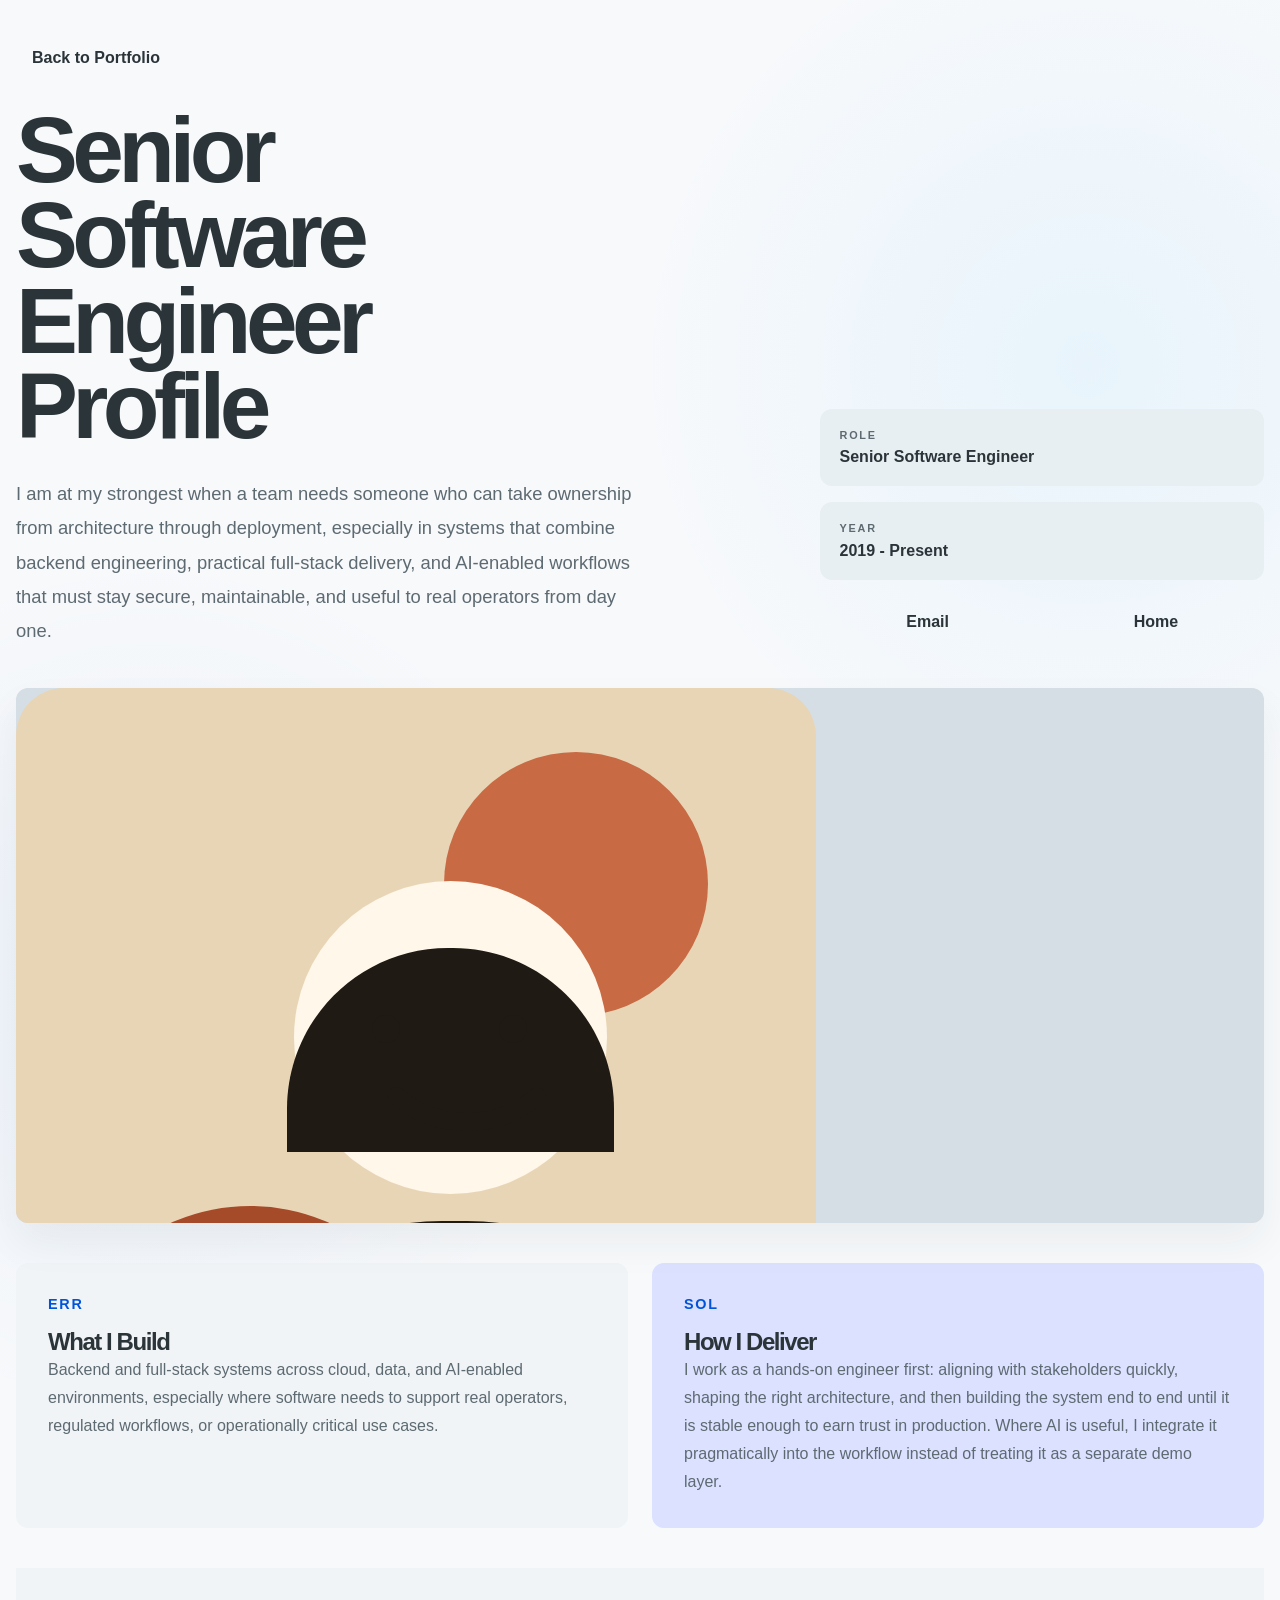
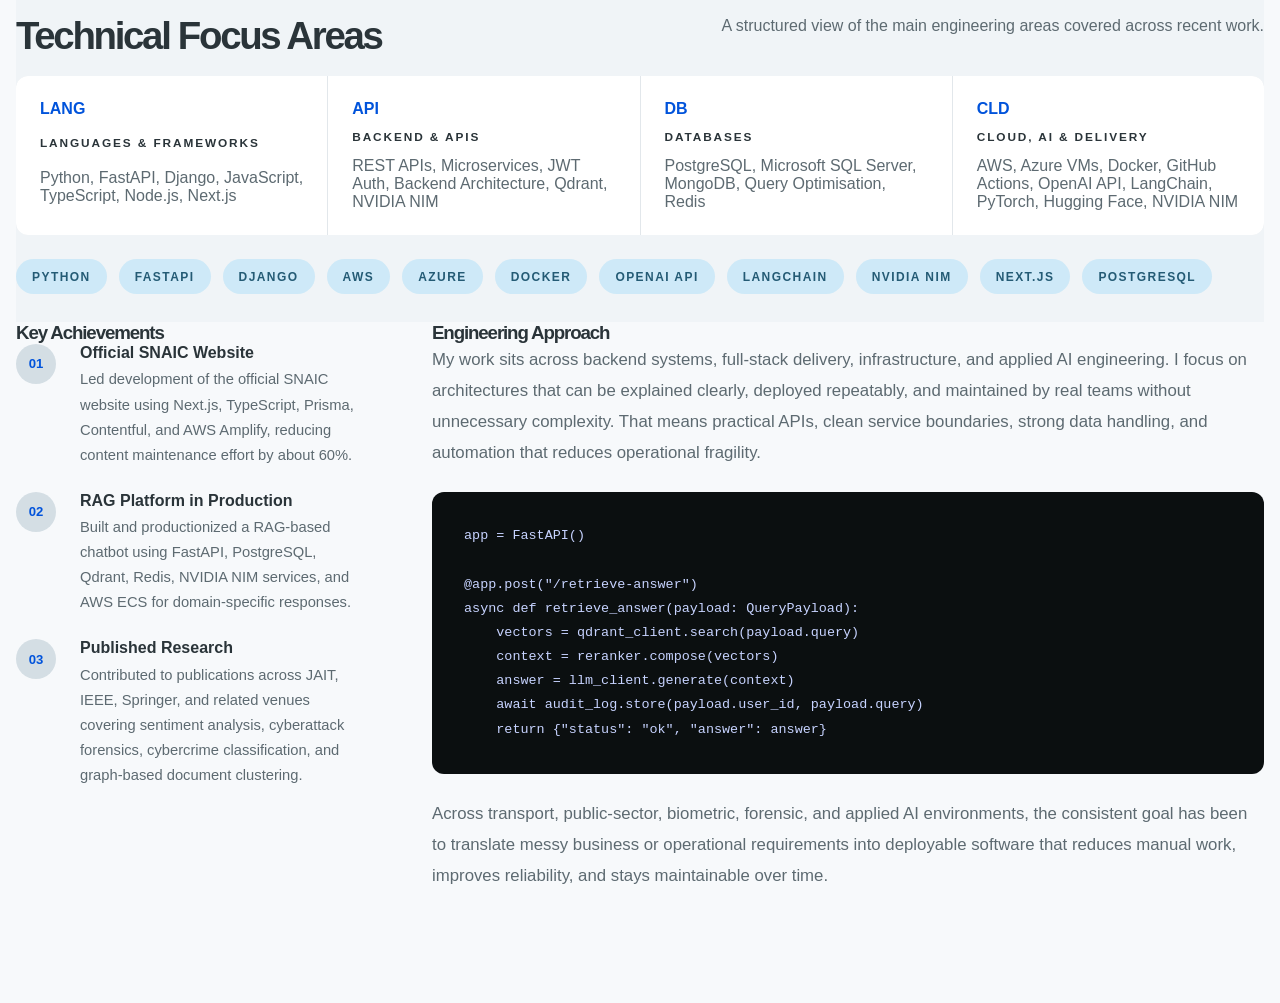
==== project.html @ a823dd59 ".." ====
<!DOCTYPE html>
<html lang="en">
<head>
  <meta charset="UTF-8">
  <meta name="viewport" content="width=device-width, initial-scale=1.0">
  <meta name="description" content="">
  <title></title>
  <link rel="stylesheet" href="./styles.css">
</head>
<body>
  <main id="project-app" aria-live="polite">
    <section class="loading-state">
      <p>Loading...</p>
    </section>
  </main>

  <template id="project-template">
    <div class="page-shell">
      <main class="project-main">
        <div class="project-back-row">
          <a class="button-secondary project-back-link" data-field="projectBackLink" href="./index.html#projects"></a>
        </div>
        <section class="case-hero">
          <div class="case-hero-grid">
            <div class="case-copy">
              <h1 class="case-title" data-field="detailTitle"></h1>
              <p class="case-summary" data-field="detailSummary"></p>
            </div>

            <aside class="case-meta">
              <div class="meta-card">
                <span class="meta-label" data-field="detailRoleLabel"></span>
                <p data-field="detailRole"></p>
              </div>
              <div class="meta-card">
                <span class="meta-label" data-field="detailYearLabel"></span>
                <p data-field="detailYear"></p>
              </div>
              <div class="meta-actions">
                <a class="button-primary" data-field="detailPrimary"></a>
                <a class="button-secondary" data-field="detailSecondary"></a>
              </div>
            </aside>
          </div>
        </section>

        <section class="hero-image-section">
          <div class="hero-image-frame">
            <img data-field="detailHeroImage" alt="">
          </div>
        </section>

        <section class="challenge-section">
          <div class="challenge-grid">
            <article class="challenge-card challenge-card-light">
              <span class="challenge-icon">ERR</span>
              <h2 data-field="challengeTitle"></h2>
              <p data-field="challengeText"></p>
            </article>

            <article class="challenge-card challenge-card-blue">
              <span class="challenge-icon">SOL</span>
              <h2 data-field="solutionTitle"></h2>
              <p data-field="solutionText"></p>
            </article>
          </div>
        </section>

        <section class="blueprint-section">
          <div class="blueprint-header">
            <div>
              <h2 class="section-title" data-field="blueprintTitle"></h2>
            </div>
            <p class="blueprint-summary" data-field="blueprintSummary"></p>
          </div>

          <div class="blueprint-grid" data-field="blueprintCards"></div>
          <div class="blueprint-tags" data-field="blueprintTags"></div>
        </section>

        <section class="deep-dive-section">
          <aside class="achievements-column">
            <h3 data-field="detailAchievementsLabel"></h3>
            <div class="achievement-list" data-field="achievements"></div>
          </aside>

          <article class="deep-dive-copy">
            <h3 data-field="architectureTitle"></h3>
            <p data-field="architectureIntro"></p>
            <div class="code-block">
              <pre><code data-field="architectureCode"></code></pre>
            </div>
            <p data-field="architectureOutro"></p>
          </article>
        </section>
      </main>

    </div>
  </template>

  <script type="module" src="./scripts/pages/project.js"></script>
</body>
</html>
---- styles.css ----
@font-face {
  font-family: "Inter";
  src:
    local("Inter"),
    url("./assets/fonts/Inter-VariableFont_opsz,wght.woff2") format("woff2");
  font-style: normal;
  font-weight: 100 900;
  font-display: swap;
}

@font-face {
  font-family: "Manrope";
  src:
    local("Manrope"),
    url("./assets/fonts/Manrope-VariableFont_wght.woff2") format("woff2");
  font-style: normal;
  font-weight: 200 800;
  font-display: swap;
}

@font-face {
  font-family: "Space Grotesk";
  src:
    local("Space Grotesk"),
    url("./assets/fonts/SpaceGrotesk-VariableFont_wght.woff2") format("woff2");
  font-style: normal;
  font-weight: 300 700;
  font-display: swap;
}

:root {
  --surface: #f7f9fb;
  --surface-dim: #edf2f5;
  --surface-container-low: #f0f4f7;
  --surface-container: #e8eff3;
  --surface-container-high: #dde6eb;
  --surface-container-highest: #d4dee4;
  --surface-container-lowest: #ffffff;
  --primary: #0053db;
  --primary-fixed-dim: #7ea6f2;
  --secondary-container: #dbe1ff;
  --on-secondary-container: #23415c;
  --tertiary-fixed: #34b5fa;
  --tertiary-container: rgba(52, 181, 250, 0.18);
  --on-tertiary-container: #245b75;
  --outline-variant: rgba(169, 180, 185, 0.15);
  --on-surface: #2a3439;
  --on-surface-variant: #5d6a71;
  --inverse-surface: #0b0f10;
  --on-primary: #ffffff;
  --max-width: 1280px;
  --shadow-ambient: 0 20px 40px rgba(42, 52, 57, 0.06);
  --nav-offset: 3.75rem;
}

* {
  box-sizing: border-box;
}

html {
  scroll-behavior: smooth;
  scroll-padding-top: var(--nav-offset);
}

body {
  margin: 0;
  min-height: 100vh;
  background:
    radial-gradient(circle at 85% 14%, rgba(52, 181, 250, 0.08), transparent 18%),
    radial-gradient(circle at 12% 38%, rgba(0, 83, 219, 0.05), transparent 22%),
    var(--surface);
  color: var(--on-surface);
  font-family: "Manrope", "Segoe UI", sans-serif;
  overflow-x: hidden;
}

body.home-page {
  scroll-snap-type: none;
}

a {
  color: inherit;
  text-decoration: none;
}

img {
  display: block;
  max-width: 100%;
}

#app {
  min-height: 100vh;
}

#top,
#projects,
#experience,
#contact {
  scroll-margin-top: calc(var(--nav-offset) - 0.2rem);
}

.page-shell {
  position: relative;
}

.loading-state,
.error-state {
  width: min(calc(100% - 2rem), 44rem);
  margin: 8rem auto;
  padding: 3rem;
  border-radius: 0.75rem;
  background: var(--surface-container-low);
  text-align: center;
}

.top-nav {
  position: fixed;
  inset: 0 0 auto;
  z-index: 40;
  background: transparent;
  backdrop-filter: none;
  box-shadow: none;
  pointer-events: none;
}

.top-nav-inner,
.hero-grid,
.feature-section,
.footer-inner {
  width: min(calc(100% - 2rem), var(--max-width));
  margin: 0 auto;
}

.top-nav-inner {
  display: flex;
  align-items: center;
  justify-content: flex-end;
  gap: 1rem;
  padding: 0.75rem 0;
  pointer-events: none;
}

.brand {
  font-family: "Inter", "Segoe UI", sans-serif;
  font-size: 1.25rem;
  font-weight: 700;
  letter-spacing: -0.03em;
  color: var(--on-surface);
}

.nav-links {
  display: flex;
  align-items: center;
  gap: 0.5rem;
  padding: 0.35rem 0.5rem;
  border-radius: 999px;
  background: rgba(247, 249, 251, 0.42);
  backdrop-filter: blur(18px) saturate(1.15);
  box-shadow: 0 10px 30px rgba(42, 52, 57, 0.05);
  pointer-events: auto;
}

.nav-link {
  padding: 0.55rem 0.85rem;
  border-radius: 999px;
  color: rgba(42, 52, 57, 0.8);
  font-family: "Space Grotesk", "Segoe UI", sans-serif;
  font-size: 0.74rem;
  font-weight: 700;
  letter-spacing: 0.14em;
  text-transform: uppercase;
  transition: color 160ms ease, background-color 160ms ease, backdrop-filter 160ms ease;
}

.nav-link:hover,
.nav-link:focus-visible,
.nav-link.active {
  color: var(--primary);
  background: rgba(255, 255, 255, 0.58);
}

.nav-cta {
  display: inline-flex;
  align-items: center;
  justify-content: center;
  padding: 0.95rem 1.45rem;
  border-radius: 0.375rem;
  background: linear-gradient(135deg, var(--primary) 0%, var(--tertiary-fixed) 100%);
  color: var(--on-primary);
  font-family: "Space Grotesk", "Segoe UI", sans-serif;
  font-size: 0.74rem;
  font-weight: 700;
  letter-spacing: 0.16em;
  text-transform: uppercase;
  transition: transform 160ms ease, filter 160ms ease;
}

.nav-cta:hover,
.nav-cta:focus-visible {
  transform: translateY(-1px);
  filter: brightness(1.02);
}

.hero-backdrop {
  position: absolute;
  inset: 0;
  opacity: 0.08;
  pointer-events: none;
}

.micro-grid {
  background-image: radial-gradient(circle, #a9b4b9 1px, transparent 1px);
  background-size: 32px 32px;
}

.ambient {
  position: absolute;
  border-radius: 999px;
  pointer-events: none;
  filter: blur(120px);
}

.ambient-left {
  top: 12rem;
  left: -10rem;
  width: 34rem;
  height: 34rem;
  background: rgba(219, 225, 255, 0.9);
}

.ambient-right {
  right: -7rem;
  bottom: 18rem;
  width: 26rem;
  height: 26rem;
  background: rgba(52, 181, 250, 0.14);
}

.hero-section {
  min-height: auto;
  padding-top: calc(var(--nav-offset) + 0.35rem);
  overflow: hidden;
  scroll-snap-align: none;
}

.hero-grid {
  display: grid;
  grid-template-columns: repeat(12, minmax(0, 1fr));
  gap: 1.5rem;
  align-items: center;
  padding-block: 1rem 0.75rem;
}

.hero-copy {
  grid-column: span 7;
  position: relative;
  z-index: 1;
}

.eyebrow-row {
  display: inline-flex;
  align-items: center;
  gap: 0.9rem;
  margin-bottom: 1.25rem;
}

.eyebrow-line {
  width: 3rem;
  height: 1px;
  background: rgba(0, 83, 219, 0.24);
}

.eyebrow,
.hero-stat-label,
.feature-kicker,
.section-kicker,
.quote-label,
.footer-version,
.marquee-item {
  font-family: "Space Grotesk", "Segoe UI", sans-serif;
  text-transform: uppercase;
}

.eyebrow {
  margin: 0;
  color: var(--primary);
  font-size: 0.72rem;
  font-weight: 700;
  letter-spacing: 0.18em;
}

.hero-title {
  max-width: 11ch;
  margin: 0;
  color: var(--on-surface);
  font-family: "Inter", "Segoe UI", sans-serif;
  font-size: clamp(2.5rem, 5.6vw, 4.1rem);
  line-height: 0.96;
  letter-spacing: -0.06em;
  font-weight: 700;
  text-wrap: balance;
}

.hero-title-strong {
  display: inline;
  color: var(--primary);
}

.hero-body {
  max-width: 38rem;
  margin-top: 1rem;
  margin-left: 0;
}

.hero-summary {
  margin: 0;
  color: var(--on-surface-variant);
  font-size: 1.04rem;
  line-height: 1.72;
}

.hero-stats {
  display: flex;
  align-items: stretch;
  gap: 1.2rem;
  margin-top: 1rem;
}

.hero-stat {
  display: flex;
  flex-direction: column;
  gap: 0.4rem;
}

.hero-stat-label {
  color: var(--on-surface-variant);
  font-size: 0.62rem;
  letter-spacing: 0.16em;
}

.hero-stat-value {
  color: var(--on-surface);
  font-family: "Inter", "Segoe UI", sans-serif;
  font-size: 1.5rem;
  font-weight: 700;
  letter-spacing: -0.05em;
}

.hero-stat-unit {
  color: var(--primary);
  font-size: 0.88rem;
}

.hero-stat-divider {
  width: 1px;
  background: rgba(169, 180, 185, 0.2);
}

.hero-actions {
  display: flex;
  flex-wrap: wrap;
  align-items: center;
  gap: 1rem;
  margin-top: 1rem;
}

.text-link {
  display: inline-flex;
  align-items: center;
  gap: 0.7rem;
  min-height: 2.5rem;
  padding: 0 0.8rem;
  border-radius: 0.375rem;
  background: var(--secondary-container);
  color: var(--on-secondary-container);
  font-family: "Space Grotesk", "Segoe UI", sans-serif;
  font-size: 0.68rem;
  font-weight: 700;
  letter-spacing: 0.14em;
  text-transform: uppercase;
  transition: transform 160ms ease, background-color 160ms ease;
}

.text-link::after {
  content: "->";
}

.text-link:hover,
.text-link:focus-visible {
  transform: translateY(-1px);
}

.text-link.muted {
  background: transparent;
  color: var(--primary);
}

.text-link.muted:hover,
.text-link.muted:focus-visible {
  background: var(--surface-container-high);
}

.hero-visual {
  grid-column: span 5;
  position: relative;
}

.hero-image-frame {
  position: relative;
  aspect-ratio: 4 / 4.05;
  overflow: hidden;
  border-radius: 0.75rem;
  background: var(--surface-container-lowest);
  box-shadow: var(--shadow-ambient);
}

.hero-image {
  width: 100%;
  height: 100%;
  object-fit: cover;
  filter: saturate(0.82) contrast(1.03);
}

.hero-image-wash {
  position: absolute;
  inset: 0;
  background: linear-gradient(180deg, rgba(42, 52, 57, 0.04), rgba(0, 83, 219, 0.08));
  mix-blend-mode: multiply;
}

.status-card,
.quote-card,
.badge {
  box-shadow: var(--shadow-ambient);
}

.status-card {
  position: absolute;
  top: 1rem;
  left: 1rem;
  min-width: 10rem;
  padding: 0.8rem;
  border-radius: 0.375rem;
  background: rgba(255, 255, 255, 0.84);
  backdrop-filter: blur(20px);
}

.status-head {
  display: flex;
  align-items: center;
  justify-content: space-between;
  gap: 1rem;
  color: var(--on-surface-variant);
  font-family: "Space Grotesk", "Segoe UI", sans-serif;
  font-size: 0.6rem;
  letter-spacing: 0.14em;
  text-transform: uppercase;
}

.status-dot {
  width: 0.55rem;
  height: 0.55rem;
  border-radius: 999px;
  background: var(--tertiary-fixed);
}

.status-bar {
  height: 0.35rem;
  margin-top: 0.9rem;
  overflow: hidden;
  border-radius: 999px;
  background: var(--surface-container-high);
}

.status-fill {
  display: block;
  width: 80%;
  height: 100%;
  background: linear-gradient(135deg, var(--primary) 0%, var(--tertiary-fixed) 100%);
}

.quote-card {
  position: absolute;
  right: 1rem;
  bottom: 1rem;
  max-width: 13rem;
  padding: 1rem;
  border-radius: 0.75rem;
  background: linear-gradient(135deg, var(--primary) 0%, var(--tertiary-fixed) 100%);
  color: var(--on-primary);
}

.quote-label {
  display: block;
  font-size: 0.55rem;
  letter-spacing: 0.16em;
  opacity: 0.72;
}

.quote-card p {
  margin: 0.45rem 0 0;
  font-family: "Inter", "Segoe UI", sans-serif;
  font-size: 0.9rem;
  line-height: 1.45;
  font-weight: 600;
}

.schematic {
  position: absolute;
  inset: 0;
  width: 100%;
  height: 100%;
  opacity: 0.28;
  fill: var(--tertiary-fixed);
  stroke: var(--tertiary-fixed);
  stroke-width: 0.5;
  stroke-dasharray: 4 4;
  pointer-events: none;
}

.badge {
  position: absolute;
  left: -1.75rem;
  bottom: -1rem;
  display: flex;
  align-items: center;
  justify-content: center;
  width: 6rem;
  height: 6rem;
  padding: 0.75rem;
  border-radius: 999px;
  background: var(--surface-container-lowest);
  color: var(--on-surface);
  font-family: "Space Grotesk", "Segoe UI", sans-serif;
  font-size: 0.58rem;
  font-weight: 700;
  letter-spacing: 0.04em;
  line-height: 1.35;
  text-align: center;
  text-transform: uppercase;
}

.projects-section,
.cta-section {
  width: min(calc(100% - 2rem), var(--max-width));
  margin: 0 auto;
}

.projects-section {
  min-height: auto;
  padding-block: 1.5rem 1.25rem;
  display: flex;
  flex-direction: column;
  justify-content: center;
  scroll-snap-align: none;
  position: relative;
  background: transparent;
}

.projects-header {
  display: flex;
  align-items: end;
  justify-content: space-between;
  gap: 2rem;
  margin-bottom: 1.25rem;
}

.projects-header-copy {
  max-width: 42rem;
}

.section-kicker {
  display: block;
  margin-bottom: 1rem;
  color: var(--primary);
  font-size: 0.72rem;
  font-weight: 700;
  letter-spacing: 0.18em;
}

.projects-title,
.cta-title {
  margin: 0;
  color: var(--on-surface);
  font-family: "Inter", "Segoe UI", sans-serif;
  font-size: clamp(2.5rem, 5vw, 4.2rem);
  line-height: 0.92;
  letter-spacing: -0.06em;
  font-weight: 900;
}

.projects-title-muted {
  color: var(--on-surface);
}

.projects-summary,
.cta-summary {
  max-width: 34rem;
  margin: 1rem 0 0;
  color: var(--on-surface-variant);
  font-size: 0.98rem;
  line-height: 1.7;
}

.project-filters {
  display: flex;
  flex-wrap: wrap;
  gap: 0.75rem;
  justify-content: flex-end;
}

.filter-chip {
  min-height: 2.75rem;
  padding: 0 1.25rem;
  border: 0;
  border-radius: 999px;
  background: var(--surface-container);
  color: var(--on-secondary-container);
  font-family: "Space Grotesk", "Segoe UI", sans-serif;
  font-size: 0.8rem;
  font-weight: 700;
  cursor: pointer;
  transition: transform 150ms ease, background-color 150ms ease;
}

.filter-chip.active {
  background: var(--primary);
  color: var(--on-primary);
}

.filter-chip:hover,
.filter-chip:focus-visible {
  transform: scale(0.97);
  background: var(--surface-container-high);
}

.filter-chip.active:hover,
.filter-chip.active:focus-visible {
  background: var(--primary-fixed-dim);
}

.projects-grid {
  display: grid;
  grid-template-columns: repeat(12, minmax(0, 1fr));
  gap: 1.2rem;
}

.project-card {
  overflow: hidden;
  border-radius: 0.75rem;
}

.project-card-featured {
  grid-column: span 8;
  background: var(--surface-container-lowest);
}

.project-card-stack {
  grid-column: span 4;
  display: flex;
  flex-direction: column;
  background: var(--surface-container-low);
}

.project-card-code {
  grid-column: span 5;
  background: var(--surface-container-lowest);
}

.project-card-tile {
  grid-column: span 7;
  padding: 0.25rem;
  background: var(--surface-container);
}

.project-media {
  overflow: hidden;
}

.project-media-wide {
  aspect-ratio: 16 / 9;
}

.project-media img {
  width: 100%;
  height: 100%;
  object-fit: cover;
  transition: transform 700ms ease;
}

.project-card:hover .project-media img {
  transform: scale(1.05);
}

.project-body,
.project-shell {
  display: flex;
  flex-direction: column;
  gap: 1rem;
  padding: 1.35rem;
}

.project-body-stack {
  flex: 1;
}

.project-media-nested {
  margin-top: auto;
  border-radius: 0.5rem;
  overflow: hidden;
  box-shadow: 0 8px 22px rgba(42, 52, 57, 0.06);
  max-height: 11rem;
}

.project-tags {
  display: flex;
  flex-wrap: wrap;
  gap: 0.5rem;
}

.project-tag {
  display: inline-flex;
  align-items: center;
  padding: 0.45rem 0.8rem;
  border-radius: 999px;
  background: var(--tertiary-container);
  color: var(--on-tertiary-container);
  font-family: "Space Grotesk", "Segoe UI", sans-serif;
  font-size: 0.62rem;
  font-weight: 700;
  letter-spacing: 0.12em;
  text-transform: uppercase;
}

.project-card h3 {
  margin: 0;
  color: var(--on-surface);
  font-family: "Inter", "Segoe UI", sans-serif;
  font-size: clamp(1.35rem, 2.4vw, 2rem);
  line-height: 1.04;
  letter-spacing: -0.04em;
  font-weight: 700;
}

.project-card p {
  margin: 0;
  color: var(--on-surface-variant);
  font-size: 0.94rem;
  line-height: 1.65;
}

.project-link {
  display: inline-flex;
  align-items: center;
  gap: 0.6rem;
  margin-top: 0.4rem;
  color: var(--primary);
  font-family: "Space Grotesk", "Segoe UI", sans-serif;
  font-size: 0.72rem;
  font-weight: 700;
}

.project-link::after {
  content: "->";
}

.project-code {
  display: flex;
  align-items: center;
  justify-content: center;
  aspect-ratio: 16 / 7.6;
  padding: 1.35rem;
  background: var(--inverse-surface);
}

.project-code pre {
  width: 100%;
  margin: 0;
  overflow: auto;
  color: var(--tertiary-fixed);
  font-family: "Space Grotesk", Consolas, monospace;
  font-size: 0.72rem;
  line-height: 1.55;
  opacity: 0.68;
}

.project-shell {
  min-height: 100%;
  border-radius: 0.5rem;
  background: var(--surface);
  transition: background-color 180ms ease;
}

.project-card-clickable {
  display: block;
}

.project-card-tile:hover .project-shell {
  background: var(--surface-container-lowest);
}

.project-shell-head {
  display: flex;
  align-items: start;
  justify-content: space-between;
  gap: 1rem;
}

.project-shell-icon {
  color: #a9b4b9;
  font-size: 1.2rem;
  transition: color 160ms ease;
}

.project-card-tile:hover .project-shell-icon {
  color: var(--primary);
}

.project-progress {
  display: grid;
  grid-template-columns: repeat(4, minmax(0, 1fr));
  gap: 0.75rem;
  margin-top: 1.5rem;
}

.project-progress span {
  height: 0.25rem;
  border-radius: 999px;
  background: var(--outline-variant);
}

.project-progress-active {
  background: var(--primary) !important;
}

.cta-section {
  min-height: auto;
  padding-block: 1rem 1.25rem;
  display: flex;
  align-items: center;
  scroll-snap-align: none;
}

.cta-panel {
  position: relative;
  overflow: hidden;
  display: grid;
  gap: 2rem;
  justify-items: center;
  padding: 2.75rem min(5vw, 4rem);
  border-radius: 0.75rem;
  background: rgba(219, 225, 255, 0.48);
  text-align: center;
}

.cta-panel::before,
.cta-panel::after {
  content: "";
  position: absolute;
  border-radius: 999px;
  filter: blur(48px);
}

.cta-panel::before {
  top: -5rem;
  left: -5rem;
  width: 16rem;
  height: 16rem;
  background: rgba(52, 181, 250, 0.12);
}

.cta-panel::after {
  right: -7rem;
  bottom: -7rem;
  width: 22rem;
  height: 22rem;
  background: rgba(0, 83, 219, 0.08);
}

.cta-copy,
.cta-actions {
  position: relative;
  z-index: 1;
}

.cta-summary {
  margin-inline: auto;
}

.cta-actions {
  display: flex;
  flex-wrap: wrap;
  justify-content: center;
  gap: 1rem;
}

.cta-button {
  display: inline-flex;
  align-items: center;
  justify-content: center;
  min-height: 3.4rem;
  padding: 0 1.8rem;
  border-radius: 0.375rem;
  font-family: "Space Grotesk", "Segoe UI", sans-serif;
  font-size: 0.8rem;
  font-weight: 700;
  letter-spacing: 0.12em;
  text-transform: uppercase;
  transition: transform 160ms ease, background-color 160ms ease;
}

.cta-button:hover,
.cta-button:focus-visible {
  transform: translateY(-1px);
}

.cta-button-primary {
  background: var(--primary);
  color: var(--on-primary);
}

.cta-button-primary:hover,
.cta-button-primary:focus-visible {
  background: #0048c1;
}

.cta-button-secondary {
  background: var(--surface-container-lowest);
  color: var(--on-surface);
  box-shadow: inset 0 0 0 1px rgba(169, 180, 185, 0.1);
}

.cta-button-secondary:hover,
.cta-button-secondary:focus-visible {
  background: var(--surface-container);
}

.detail-section,
.timeline-page-section,
.contact-page-section {
  width: min(calc(100% - 2rem), var(--max-width));
  margin: 0 auto;
  padding-block: 1.75rem;
}

.detail-hero {
  margin-bottom: 1.5rem;
}

.detail-hero-grid {
  display: grid;
  grid-template-columns: minmax(0, 1.7fr) minmax(18rem, 1fr);
  gap: 3rem;
  align-items: end;
}

.detail-title,
.timeline-title,
.contact-title {
  margin: 0;
  font-family: "Inter", "Segoe UI", sans-serif;
  font-weight: 900;
  letter-spacing: -0.06em;
}

.detail-title {
  max-width: 10ch;
  font-size: clamp(2.6rem, 5vw, 4.6rem);
  line-height: 0.94;
}

.detail-summary,
.timeline-summary,
.contact-summary,
.blueprint-summary,
.timeline-card,
.timeline-cta-copy p,
.challenge-card p,
.response-card p {
  color: var(--on-surface-variant);
  line-height: 1.75;
}

.detail-summary {
  max-width: 40rem;
  margin: 1rem 0 0;
  font-size: 1rem;
}

.detail-meta {
  display: grid;
  gap: 1rem;
}

.meta-card {
  padding: 1.25rem;
  border-radius: 0.75rem;
  background: var(--surface-container);
}

.meta-label {
  display: block;
  margin-bottom: 0.45rem;
  color: var(--on-surface-variant);
  font-family: "Space Grotesk", "Segoe UI", sans-serif;
  font-size: 0.68rem;
  font-weight: 700;
  letter-spacing: 0.16em;
  text-transform: uppercase;
}

.meta-card p {
  margin: 0;
  font-weight: 700;
}

.meta-actions {
  display: grid;
  grid-template-columns: repeat(2, minmax(0, 1fr));
  gap: 0.75rem;
}

.button-primary,
.button-secondary {
  display: inline-flex;
  align-items: center;
  justify-content: center;
  min-height: 3.25rem;
  padding: 0 1rem;
  border-radius: 0.375rem;
  font-weight: 700;
  text-align: center;
}

.detail-image-frame {
  aspect-ratio: 21 / 9;
  overflow: hidden;
  margin-bottom: 1.25rem;
  border-radius: 0.75rem;
  background: var(--surface-container-highest);
}

.detail-image-frame img {
  width: 100%;
  height: 100%;
  object-fit: cover;
}

.challenge-grid {
  display: grid;
  grid-template-columns: repeat(2, minmax(0, 1fr));
  gap: 1.5rem;
  margin-bottom: 1.25rem;
}

.challenge-card {
  padding: 2rem;
  border-radius: 0.75rem;
}

.challenge-card-light {
  background: var(--surface-container-low);
}

.challenge-card-blue {
  background: var(--secondary-container);
}

.challenge-icon {
  display: inline-flex;
  margin-bottom: 1rem;
  color: var(--primary);
  font-family: "Space Grotesk", "Segoe UI", sans-serif;
  font-size: 0.9rem;
  font-weight: 700;
  letter-spacing: 0.12em;
}

.challenge-card h3,
.section-title,
.timeline-cta-copy h3,
.channel-section h3 {
  margin: 0 0 0.9rem;
  font-family: "Inter", "Segoe UI", sans-serif;
  font-size: clamp(1.8rem, 3vw, 2.5rem);
  line-height: 1.02;
  letter-spacing: -0.05em;
}

.challenge-card p {
  margin: 0;
  font-size: 1rem;
}

.blueprint-section {
  padding: 1.75rem 0;
  background: var(--surface-container-low);
}

.blueprint-header {
  display: flex;
  align-items: end;
  justify-content: space-between;
  gap: 2rem;
  margin-bottom: 1.25rem;
}

.blueprint-grid {
  display: grid;
  grid-template-columns: repeat(4, minmax(0, 1fr));
  gap: 1px;
  overflow: hidden;
  border-radius: 0.75rem;
  background: rgba(169, 180, 185, 0.2);
}

.blueprint-card {
  display: grid;
  gap: 0.8rem;
  padding: 1.5rem;
  background: var(--surface-container-lowest);
}

.blueprint-icon {
  color: var(--primary);
  font-family: "Space Grotesk", "Segoe UI", sans-serif;
  font-size: 1rem;
  font-weight: 700;
}

.blueprint-label {
  color: var(--on-surface);
  font-family: "Space Grotesk", "Segoe UI", sans-serif;
  font-size: 0.74rem;
  font-weight: 700;
  letter-spacing: 0.16em;
  text-transform: uppercase;
}

.blueprint-card p {
  margin: 0;
  color: var(--on-surface-variant);
}

.blueprint-tags {
  display: flex;
  flex-wrap: wrap;
  gap: 0.75rem;
  margin-top: 1.5rem;
}

.blueprint-tag {
  display: inline-flex;
  align-items: center;
  padding: 0.65rem 1rem;
  border-radius: 999px;
  background: var(--tertiary-container);
  color: var(--on-tertiary-container);
  font-family: "Space Grotesk", "Segoe UI", sans-serif;
  font-size: 0.75rem;
  font-weight: 700;
  letter-spacing: 0.12em;
  text-transform: uppercase;
}

.timeline-title {
  font-size: clamp(2.8rem, 6vw, 4.8rem);
  line-height: 0.94;
}

.timeline-title-muted {
  color: var(--on-surface);
}

.timeline-hero {
  margin-bottom: 1.5rem;
}

.timeline-hero-grid {
  display: grid;
  grid-template-columns: repeat(12, minmax(0, 1fr));
  gap: 0;
  align-items: start;
}

.timeline-hero-copy {
  grid-column: span 8;
}

.timeline-summary-shell {
  grid-column: span 8;
  max-width: 42rem;
  margin-top: 1rem;
}

.timeline-summary {
  max-width: 34rem;
  margin: 0;
  font-size: 0.98rem;
  line-height: 1.7;
}

.timeline-section {
  position: relative;
}

.timeline-line {
  position: absolute;
  top: 0;
  bottom: 0;
  left: 50%;
  width: 2px;
  background: rgba(217, 228, 234, 0.7);
  transform: translateX(-50%);
}

.timeline-list {
  display: grid;
  gap: 1.75rem;
}

.timeline-entry {
  position: relative;
  display: grid;
  grid-template-columns: repeat(2, minmax(0, 1fr));
  gap: 4rem;
  align-items: start;
}

.timeline-entry-reverse .timeline-heading {
  order: 2;
  text-align: left;
}

.timeline-entry-reverse .timeline-card {
  order: 1;
}

.timeline-heading {
  text-align: right;
}

.timeline-period,
.timeline-tag {
  font-family: "Space Grotesk", "Segoe UI", sans-serif;
  text-transform: uppercase;
}

.timeline-period {
  display: inline-flex;
  align-items: center;
  padding: 0.5rem 0.8rem;
  border-radius: 999px;
  font-size: 0.74rem;
  font-weight: 700;
  letter-spacing: 0.12em;
}

.timeline-period-primary {
  color: var(--primary);
  background: rgba(219, 225, 255, 0.65);
}

.timeline-period-secondary {
  color: var(--on-secondary-container);
  background: rgba(211, 228, 254, 0.55);
}

.timeline-period-tertiary {
  color: #006592;
  background: rgba(52, 181, 250, 0.14);
}

.timeline-heading h3 {
  margin: 1rem 0 0.35rem;
  font-family: "Inter", "Segoe UI", sans-serif;
  font-size: 1.8rem;
  line-height: 1.02;
  letter-spacing: -0.04em;
}

.timeline-company {
  margin: 0;
  color: var(--on-surface-variant);
  font-family: "Space Grotesk", "Segoe UI", sans-serif;
}

.timeline-card {
  padding: 1.5rem;
  border-radius: 0.75rem;
  background: var(--surface-container-lowest);
  box-shadow: 0 8px 24px rgba(42, 52, 57, 0.04);
}

.timeline-entry-summary {
  margin: 0;
  color: var(--on-surface-variant);
  line-height: 1.75;
}

.timeline-points {
  display: grid;
  gap: 1rem;
  margin: 0;
  padding: 0;
  list-style: none;
}

.timeline-points li {
  display: grid;
  grid-template-columns: auto 1fr;
  gap: 1rem;
}

.point-mark {
  color: var(--primary);
  font-family: "Space Grotesk", "Segoe UI", sans-serif;
  font-size: 0.74rem;
  font-weight: 700;
}

.timeline-tags {
  display: flex;
  flex-wrap: wrap;
  gap: 0.5rem;
  margin-top: 1.25rem;
}

.timeline-tags-end {
  justify-content: flex-end;
}

.timeline-tag {
  display: inline-flex;
  align-items: center;
  padding: 0.45rem 0.7rem;
  border-radius: 0.375rem;
  background: var(--surface-container);
  color: var(--on-secondary-container);
  font-size: 0.62rem;
  font-weight: 700;
  letter-spacing: 0.12em;
}

.timeline-node {
  position: absolute;
  top: 0.25rem;
  left: 50%;
  width: 1rem;
  height: 1rem;
  border-radius: 999px;
  border: 4px solid var(--surface);
  transform: translateX(-50%);
}

.timeline-node-primary { background: var(--primary); }
.timeline-node-secondary { background: #506076; }
.timeline-node-tertiary { background: var(--tertiary-fixed); }

.timeline-cta {
  margin-top: 0.85rem;
}

.timeline-cta-panel {
  position: relative;
  overflow: hidden;
  padding: 3rem 2rem;
  border-radius: 1rem 1rem 0 0;
  background: var(--inverse-surface);
  text-align: center;
}

.timeline-cta-panel::before {
  content: "";
  position: absolute;
  inset: 0;
  opacity: 0.12;
  background: radial-gradient(circle at center, var(--primary) 0%, transparent 55%);
  pointer-events: none;
}

.timeline-cta-copy,
.timeline-cta-actions,
.timeline-contact-links {
  position: relative;
  z-index: 1;
}

.timeline-cta-copy {
  max-width: 42rem;
  margin: 0 auto;
}

.timeline-cta-copy h3 {
  color: #ffffff;
}

.timeline-cta-copy p {
  margin: 0;
  color: rgba(169, 180, 185, 0.95);
}

.timeline-cta-actions {
  display: flex;
  flex-wrap: wrap;
  justify-content: center;
  gap: 1rem;
  margin-top: 1.75rem;
}

.timeline-contact-links {
  display: flex;
  flex-wrap: wrap;
  justify-content: center;
  align-items: center;
  gap: 0.8rem;
  margin-top: 1.35rem;
}

.timeline-contact-button,
.timeline-contact-icon-link {
  display: inline-flex;
  align-items: center;
  justify-content: center;
  gap: 0.75rem;
  color: #ffffff;
}

.timeline-contact-button {
  min-height: 3rem;
  padding: 0 1rem 0 0.82rem;
  border-radius: 999px;
  background: rgba(255, 255, 255, 0.08);
  box-shadow: inset 0 0 0 1px rgba(255, 255, 255, 0.1);
  font-family: "Space Grotesk", "Segoe UI", sans-serif;
  font-size: 0.72rem;
  font-weight: 700;
  letter-spacing: 0.12em;
  text-transform: uppercase;
}

.timeline-contact-icon-link {
  width: 3rem;
  height: 3rem;
  border-radius: 999px;
  background: rgba(255, 255, 255, 0.06);
  color: #ffffff;
  box-shadow: inset 0 0 0 1px rgba(255, 255, 255, 0.08);
}

.timeline-contact-button:hover,
.timeline-contact-button:focus-visible,
.timeline-contact-icon-link:hover,
.timeline-contact-icon-link:focus-visible {
  background: rgba(255, 255, 255, 0.1);
}

.timeline-contact-icon {
  display: inline-flex;
  align-items: center;
  justify-content: center;
  width: 2.35rem;
  height: 2.35rem;
  border-radius: 999px;
  background: rgba(255, 255, 255, 0.12);
  font-family: "Space Grotesk", "Segoe UI", sans-serif;
  font-size: 0.82rem;
  font-weight: 700;
  letter-spacing: 0.03em;
}

.timeline-contact-icon svg {
  width: 1rem;
  height: 1rem;
}

.contact-page-section {
  min-height: auto;
  display: grid;
  align-content: start;
}

.contact-hero {
  margin-bottom: 1.25rem;
}

.availability-pill,
.channel-label,
.response-card h3,
.field label {
  font-family: "Space Grotesk", "Segoe UI", sans-serif;
  text-transform: uppercase;
}

.availability-pill {
  display: inline-flex;
  align-items: center;
  gap: 0.6rem;
  padding: 0.6rem 0.9rem;
  border-radius: 999px;
  background: var(--tertiary-container);
  color: #006592;
  font-size: 0.74rem;
  font-weight: 700;
  letter-spacing: 0.14em;
}

.availability-dot {
  width: 0.55rem;
  height: 0.55rem;
  border-radius: 999px;
  background: #006592;
}

.contact-title {
  max-width: 11ch;
  margin-top: 1rem;
  font-size: clamp(2.8rem, 6vw, 4.8rem);
  line-height: 0.92;
}

.contact-title-accent {
  color: var(--primary);
  font-style: italic;
}

.contact-summary {
  max-width: 42rem;
  margin-top: 1rem;
  font-size: 1rem;
}

.contact-layout {
  display: grid;
  grid-template-columns: minmax(0, 1.35fr) minmax(18rem, 1fr);
  gap: 2rem;
}

.contact-form-card {
  padding: 2rem;
  border-radius: 0.75rem;
  background: var(--surface-container-lowest);
  box-shadow: 0 10px 28px rgba(42, 52, 57, 0.04);
}

.contact-form {
  display: grid;
  gap: 1.5rem;
}

.form-grid {
  display: grid;
  grid-template-columns: repeat(2, minmax(0, 1fr));
  gap: 1.5rem;
}

.field {
  display: grid;
  gap: 0.65rem;
}

.field label {
  color: var(--on-surface-variant);
  font-size: 0.72rem;
  font-weight: 700;
  letter-spacing: 0.14em;
}

.field input,
.field textarea {
  width: 100%;
  border: 0;
  border-radius: 0.375rem;
  background: var(--surface);
  color: var(--on-surface);
  font: inherit;
  padding: 0.9rem;
}

.field input:focus,
.field textarea:focus {
  outline: 2px solid rgba(0, 83, 219, 0.18);
}

.submit-button {
  width: fit-content;
  display: inline-flex;
  align-items: center;
  justify-content: center;
  gap: 0.7rem;
  min-height: 3.5rem;
  padding: 0 1.6rem;
  border: 0;
  border-radius: 0.375rem;
  background: var(--primary);
  color: #ffffff;
  font-weight: 700;
  cursor: pointer;
}

.submit-arrow {
  transition: transform 160ms ease;
}

.submit-button:hover .submit-arrow,
.submit-button:focus-visible .submit-arrow {
  transform: translateX(0.2rem);
}

.contact-sidebar {
  display: grid;
  gap: 1.5rem;
}

.contact-compact .contact-title {
  max-width: none;
}

.contact-compact .contact-summary {
  max-width: 34rem;
}

.contact-compact .contact-layout {
  grid-template-columns: 1fr;
}

.contact-compact .contact-sidebar {
  max-width: 32rem;
}

.channel-section h3 {
  color: var(--primary);
}

.channel-list {
  display: grid;
  gap: 1rem;
}

.channel-link {
  display: grid;
  grid-template-columns: 3rem minmax(0, 1fr);
  gap: 1rem;
  align-items: center;
}

.channel-icon {
  display: inline-flex;
  align-items: center;
  justify-content: center;
  width: 3rem;
  height: 3rem;
  border-radius: 0.5rem;
  background: var(--surface-container);
  color: var(--on-surface-variant);
  font-family: "Space Grotesk", "Segoe UI", sans-serif;
  font-size: 0.78rem;
  font-weight: 700;
}

.channel-link:hover .channel-icon,
.channel-link:focus-visible .channel-icon {
  background: var(--secondary-container);
}

.channel-copy {
  display: grid;
  gap: 0.2rem;
}

.channel-label {
  color: var(--on-surface-variant);
  font-size: 0.62rem;
  font-weight: 700;
  letter-spacing: 0.14em;
}

.channel-value {
  font-weight: 700;
}

.channel-link:hover .channel-value,
.channel-link:focus-visible .channel-value {
  color: var(--primary);
}

.ghost-divider {
  width: 6rem;
  height: 1px;
  background: var(--outline-variant);
}

.response-card {
  padding: 1.2rem;
  border-radius: 0.75rem;
  background: var(--surface-container-low);
}

.response-card h3 {
  margin: 0 0 1rem;
  color: var(--on-surface-variant);
  font-size: 0.74rem;
  font-weight: 700;
  letter-spacing: 0.16em;
}

.response-time {
  display: flex;
  align-items: end;
  gap: 0.3rem;
  margin-bottom: 0.65rem;
}

.response-time strong {
  font-family: "Inter", "Segoe UI", sans-serif;
  font-size: 2rem;
  line-height: 1;
}

.response-time span {
  color: var(--on-surface-variant);
  font-family: "Space Grotesk", "Segoe UI", sans-serif;
  font-size: 0.9rem;
}

.response-card p {
  margin: 0;
}

.map-card {
  overflow: hidden;
  height: 10rem;
  border-radius: 0.75rem;
  background: var(--surface-container);
  filter: grayscale(1) contrast(1.15);
  opacity: 0.78;
}

.map-card img {
  width: 100%;
  height: 100%;
  object-fit: cover;
}

.footer-inner {
  display: flex;
  align-items: center;
  justify-content: space-between;
  gap: 1rem;
  padding: 1.25rem 0;
}

.footer-version {
  margin: 0;
  color: var(--on-surface-variant);
  font-size: 0.62rem;
  letter-spacing: 0.18em;
}

.footer-links {
  display: flex;
  flex-wrap: wrap;
  gap: 2rem;
}

.footer-link {
  color: var(--on-surface-variant);
  font-family: "Space Grotesk", "Segoe UI", sans-serif;
  font-size: 0.62rem;
  letter-spacing: 0.18em;
  text-transform: uppercase;
}

.footer-link:hover,
.footer-link:focus-visible {
  color: var(--primary);
}

a:focus-visible {
  outline: 2px solid rgba(0, 83, 219, 0.2);
  outline-offset: 4px;
}

@keyframes drift {
  from {
    transform: translateX(0);
  }

  to {
    transform: translateX(-50%);
  }
}

@media (max-width: 1080px) {
  .nav-links {
    display: flex;
    max-width: 100%;
    overflow-x: auto;
    overflow-y: hidden;
    scrollbar-width: none;
    -ms-overflow-style: none;
  }

  .nav-links::-webkit-scrollbar {
    display: none;
  }

  .projects-grid,
  .projects-header,
  .detail-hero-grid,
  .challenge-grid,
  .blueprint-grid,
  .timeline-entry,
  .timeline-hero-grid,
  .contact-layout,
  .form-grid {
    grid-template-columns: 1fr;
  }

  .project-card-featured,
  .project-card-stack,
  .project-card-code,
  .project-card-tile {
    grid-column: 1 / -1;
  }

  .hero-grid {
    grid-template-columns: minmax(0, 1fr) minmax(14rem, 22rem);
    align-items: start;
  }

  .hero-copy,
  .hero-visual {
    grid-column: auto;
  }

  .hero-body {
    margin-left: 0;
  }

  .hero-visual {
    width: min(100%, 22rem);
    margin-top: 0.5rem;
    justify-self: end;
  }

  .projects-header {
    display: grid;
  }

  .project-filters {
    justify-content: flex-start;
  }

  .blueprint-header,
  .footer-inner {
    display: grid;
  }

  .timeline-section {
    padding-left: 0.15rem;
  }

  .timeline-line {
    display: block;
    left: 0.7rem;
    transform: none;
  }

  .timeline-node {
    display: block;
    left: 0.2rem;
    transform: none;
  }

  .timeline-entry {
    gap: 0.8rem;
    padding-left: 2rem;
  }

  .timeline-heading,
  .timeline-entry-reverse .timeline-heading {
    text-align: left;
  }

  .timeline-entry-reverse .timeline-heading,
  .timeline-entry-reverse .timeline-card {
    order: initial;
  }

  .timeline-tags-end {
    justify-content: flex-start;
  }

  .timeline-hero-copy,
  .timeline-summary-shell {
    grid-column: auto;
  }
}

@media (max-width: 720px) {
  :root {
    --nav-offset: 4.6rem;
  }

  .top-nav-inner,
  .hero-grid,
  .projects-section,
  .cta-section,
  .footer-inner {
    width: min(calc(100% - 1rem), var(--max-width));
  }

  .top-nav-inner {
    flex-wrap: nowrap;
    padding-block: 0.6rem;
  }

  .nav-links {
    width: 100%;
    justify-content: flex-start;
    gap: 0.35rem;
    padding: 0.3rem 0.35rem;
  }

  .nav-link {
    flex: 0 0 auto;
    padding: 0.5rem 0.7rem;
    font-size: 0.68rem;
    letter-spacing: 0.1em;
  }

  .hero-section {
    padding-top: calc(var(--nav-offset) + 0.25rem);
  }

  .hero-grid {
    grid-template-columns: minmax(0, 1fr) minmax(8.5rem, 10.5rem);
    gap: 1rem;
    padding-block: 0.5rem 0.75rem;
    align-items: start;
  }

  .hero-title {
    font-size: clamp(2rem, 9vw, 2.75rem);
  }

  .hero-summary {
    font-size: 0.9rem;
  }

  .hero-stats,
  .footer-inner {
    flex-direction: column;
    align-items: flex-start;
  }

  .hero-body {
    margin-top: 0.7rem;
  }

  .hero-stat-divider {
    display: none;
  }

  .status-card {
    top: 0.5rem;
    left: 0.5rem;
    min-width: 8.25rem;
    padding: 0.55rem;
  }

  .quote-card {
    right: 0.5rem;
    bottom: 0.5rem;
    max-width: 9.5rem;
    padding: 0.7rem;
  }

  .quote-card p {
    font-size: 0.74rem;
    line-height: 1.3;
  }

  .badge {
    display: none;
  }

  .hero-visual {
    width: 100%;
    margin-top: 0;
    justify-self: end;
  }

  .hero-image-frame {
    aspect-ratio: 3 / 4;
  }

  .projects-section {
    min-height: auto;
    padding-top: 1.25rem;
  }

  .project-body,
  .project-shell,
  .project-code,
  .cta-panel,
  .contact-form-card,
  .timeline-card,
  .challenge-card,
  .blueprint-card {
    padding: 1.5rem;
  }

  .contact-page-section {
    min-height: auto;
  }

  .submit-button {
    width: 100%;
  }
}

/* Standalone page compatibility */

.avatar-shell {
  width: 2rem;
  height: 2rem;
  overflow: hidden;
  border-radius: 999px;
  background: var(--surface-container-highest);
}

.avatar-shell img {
  width: 100%;
  height: 100%;
  object-fit: cover;
}

.nav-meta {
  display: flex;
  align-items: center;
  gap: 1rem;
}

.terminal-pill,
.terminal-button {
  color: var(--on-surface-variant);
  font-family: "Space Grotesk", "Segoe UI", sans-serif;
  font-size: 0.72rem;
  font-weight: 700;
  letter-spacing: 0.14em;
  text-transform: uppercase;
}

.terminal-button {
  border: 0;
  background: transparent;
  cursor: pointer;
}

.project-main,
.experience-main,
.contact-main {
  width: min(calc(100% - 2rem), var(--max-width));
  margin: 0 auto;
}

.project-main {
  padding-top: 2rem;
  padding-bottom: 3rem;
}

.project-back-row {
  margin-bottom: 1.5rem;
}

.project-back-link {
  width: fit-content;
}

.case-hero,
.hero-image-section,
.challenge-section,
.deep-dive-section {
  margin-bottom: 2.5rem;
}

.case-hero-grid {
  display: grid;
  grid-template-columns: minmax(0, 1.7fr) minmax(18rem, 1fr);
  gap: 3rem;
  align-items: end;
}

.case-title,
.section-title,
.deep-dive-copy h3,
.achievements-column h3,
.challenge-card h2 {
  margin: 0;
  font-family: "Inter", "Segoe UI", sans-serif;
  font-weight: 900;
  letter-spacing: -0.06em;
}

.case-title {
  max-width: 10ch;
  font-size: clamp(3.4rem, 8vw, 5.8rem);
  line-height: 0.92;
}

.case-summary,
.deep-dive-copy p {
  color: var(--on-surface-variant);
  line-height: 1.85;
}

.case-summary {
  max-width: 40rem;
  margin: 1.75rem 0 0;
  font-size: 1.15rem;
}

.case-meta {
  display: grid;
  gap: 1rem;
}

.hero-image-section .hero-image-frame {
  aspect-ratio: 21 / 9;
  background: var(--surface-container-highest);
}

.deep-dive-section {
  display: grid;
  grid-template-columns: minmax(16rem, 22rem) minmax(0, 1fr);
  gap: 4rem;
}

.achievements-column {
  position: sticky;
  top: 8rem;
  align-self: start;
}

.achievement-list {
  display: grid;
  gap: 1.5rem;
}

.achievement-item {
  display: grid;
  grid-template-columns: 3rem minmax(0, 1fr);
  gap: 1rem;
  align-items: start;
}

.achievement-index {
  display: inline-flex;
  align-items: center;
  justify-content: center;
  width: 2.5rem;
  height: 2.5rem;
  border-radius: 999px;
  background: var(--surface-container-highest);
  color: var(--primary);
  font-family: "Space Grotesk", "Segoe UI", sans-serif;
  font-size: 0.82rem;
  font-weight: 700;
}

.achievement-title {
  margin: 0 0 0.35rem;
  font-weight: 700;
}

.achievement-text {
  margin: 0;
  color: var(--on-surface-variant);
  font-size: 0.92rem;
  line-height: 1.7;
}

.deep-dive-copy p {
  margin: 0 0 1.5rem;
  font-size: 1.05rem;
}

.code-block {
  margin-bottom: 1.5rem;
  padding: 2rem;
  overflow: auto;
  border-radius: 0.75rem;
  background: var(--inverse-surface);
}

.code-block pre {
  margin: 0;
}

.code-block code {
  color: #c7d3ff;
  font-family: "Space Grotesk", Consolas, monospace;
  font-size: 0.84rem;
  line-height: 1.8;
  white-space: pre-wrap;
}

.timeline-page-section .timeline-cta-copy h3,
.timeline-cta-copy h2 {
  margin-bottom: 1rem;
  color: #ffffff;
  font-family: "Inter", "Segoe UI", sans-serif;
  font-size: clamp(2rem, 4vw, 3rem);
  font-weight: 900;
  letter-spacing: -0.06em;
}

.experience-main {
  padding-top: 8rem;
  padding-bottom: 3rem;
}

.contact-main {
  min-height: auto;
  padding-top: 7rem;
  padding-bottom: 2rem;
  display: grid;
  align-content: start;
}

.channel-section h2 {
  margin: 0 0 1.25rem;
  color: var(--primary);
  font-family: "Space Grotesk", "Segoe UI", sans-serif;
  font-size: 0.92rem;
  font-weight: 700;
  letter-spacing: 0.2em;
  text-transform: uppercase;
}

.footer-branding {
  display: grid;
  gap: 0.35rem;
}

.footer-brand {
  font-family: "Space Grotesk", "Segoe UI", sans-serif;
  font-weight: 700;
}

.footer-copy {
  margin: 0;
  color: var(--on-surface-variant);
  font-size: 0.92rem;
}

@media (max-width: 1080px) {
  .case-hero-grid,
  .deep-dive-section {
    grid-template-columns: 1fr;
  }

  .achievements-column {
    position: static;
  }
}

@media (max-width: 960px) {
  .contact-layout,
  .form-grid {
    grid-template-columns: 1fr;
  }
}

@media (max-width: 900px) {
  .timeline-contact-links {
    grid-template-columns: 1fr;
  }
}

@media (max-width: 720px) {
  .project-main,
  .experience-main,
  .contact-main {
    width: min(calc(100% - 1rem), var(--max-width));
  }

  .project-main,
  .experience-main {
    padding-top: 1.5rem;
  }

  .nav-meta {
    margin-left: auto;
  }

  .case-hero,
  .hero-image-section,
  .challenge-section,
  .deep-dive-section {
    margin-bottom: 2rem;
  }

  .code-block {
    padding: 1.5rem;
  }
}

/* Homepage simplification overrides */

.projects-grid {
  grid-template-columns: repeat(2, minmax(0, 1fr));
}

.project-card-unified {
  display: block;
  background: var(--surface-container-lowest);
  box-shadow: var(--shadow-ambient);
}

.project-card-unified .project-body {
  padding: 1.35rem;
}

.contact-layout {
  grid-template-columns: 1fr;
}

.contact-sidebar {
  max-width: 42rem;
}

@media (max-width: 1080px) {
  .projects-grid {
    grid-template-columns: repeat(2, minmax(0, 1fr));
  }
}

@media (max-width: 560px) {
  .projects-grid {
    grid-template-columns: 1fr;
  }
}
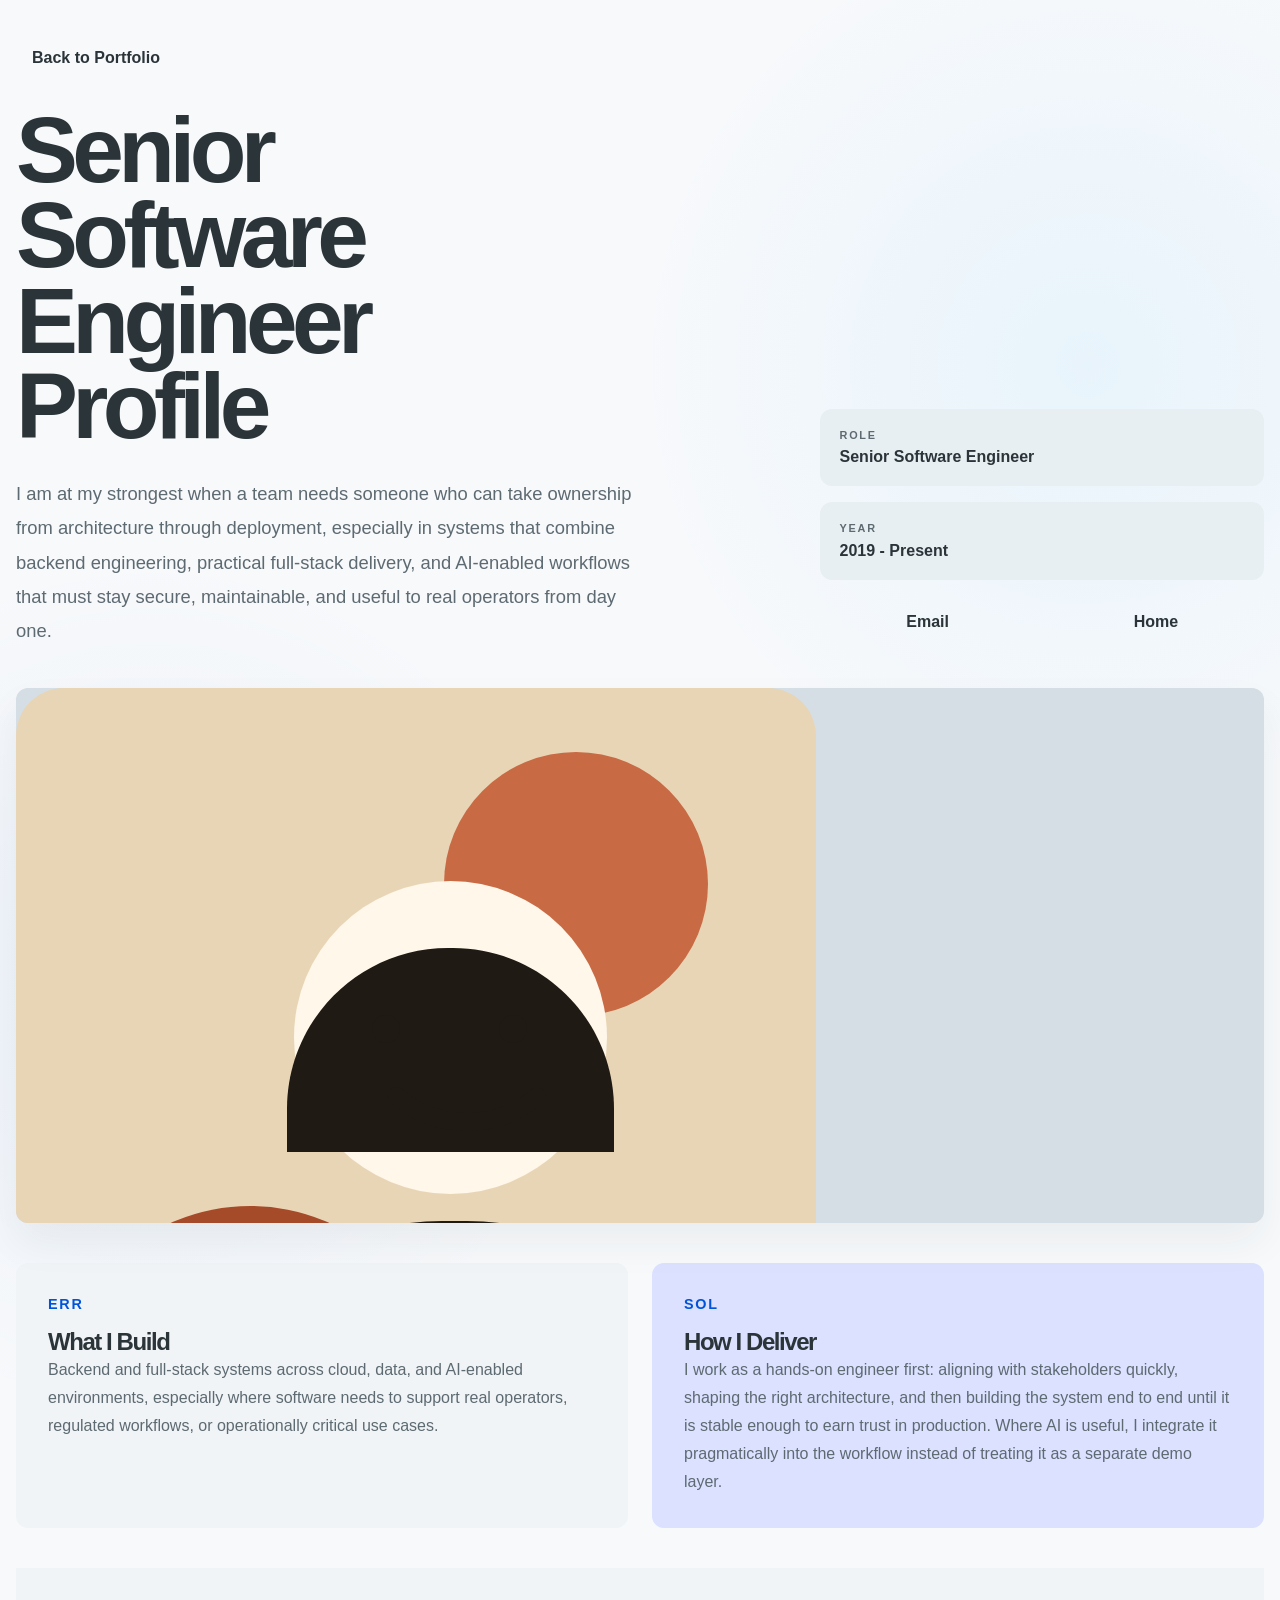
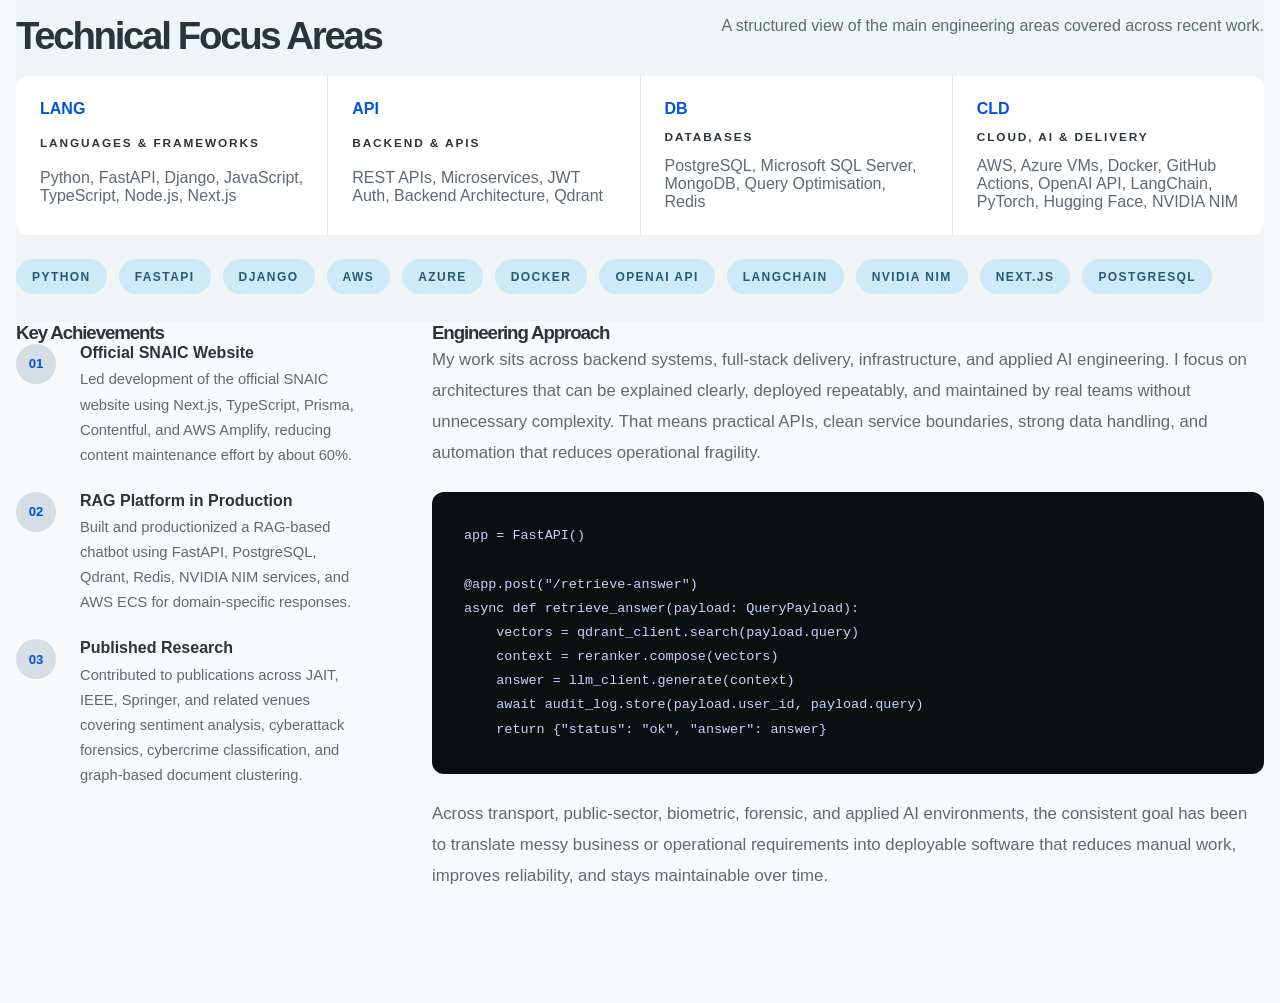
==== commit 22119165: "." ====
--- a/project.html
+++ b/project.html
@@ -5,7 +5,7 @@
   <meta name="viewport" content="width=device-width, initial-scale=1.0">
   <meta name="description" content="">
   <title></title>
-  <link rel="stylesheet" href="./styles.css">
+  <link rel="stylesheet" href="./styles.css?v=2">
 </head>
 <body>
   <main id="project-app" aria-live="polite">
--- a/styles.css
+++ b/styles.css
@@ -1,33 +1,3 @@
-@font-face {
-  font-family: "Inter";
-  src:
-    local("Inter"),
-    url("./assets/fonts/Inter-VariableFont_opsz,wght.woff2") format("woff2");
-  font-style: normal;
-  font-weight: 100 900;
-  font-display: swap;
-}
-
-@font-face {
-  font-family: "Manrope";
-  src:
-    local("Manrope"),
-    url("./assets/fonts/Manrope-VariableFont_wght.woff2") format("woff2");
-  font-style: normal;
-  font-weight: 200 800;
-  font-display: swap;
-}
-
-@font-face {
-  font-family: "Space Grotesk";
-  src:
-    local("Space Grotesk"),
-    url("./assets/fonts/SpaceGrotesk-VariableFont_wght.woff2") format("woff2");
-  font-style: normal;
-  font-weight: 300 700;
-  font-display: swap;
-}
-
 :root {
   --surface: #f7f9fb;
   --surface-dim: #edf2f5;
@@ -272,8 +242,6 @@
 
 .eyebrow,
 .hero-stat-label,
-.feature-kicker,
-.section-kicker,
 .quote-label,
 .footer-version,
 .marquee-item {
@@ -290,7 +258,7 @@
 }
 
 .hero-title {
-  max-width: 11ch;
+  max-width: 16ch;
   margin: 0;
   color: var(--on-surface);
   font-family: "Inter", "Segoe UI", sans-serif;
@@ -302,8 +270,9 @@
 }
 
 .hero-title-strong {
-  display: inline;
+  display: block;
   color: var(--primary);
+  font-size: 0.75em;
 }
 
 .hero-body {
@@ -546,6 +515,18 @@
   margin: 0 auto;
 }
 
+.skills-section {
+  width: min(calc(100% - 2rem), var(--max-width));
+  margin: 0 auto;
+  padding-block: 1.25rem;
+}
+
+.research-section {
+  width: min(calc(100% - 2rem), var(--max-width));
+  margin: 0 auto;
+  padding-block: 1rem 1.15rem;
+}
+
 .projects-section {
   min-height: auto;
   padding-block: 1.5rem 1.25rem;
@@ -569,21 +550,12 @@
   max-width: 42rem;
 }
 
-.section-kicker {
-  display: block;
-  margin-bottom: 1rem;
-  color: var(--primary);
-  font-size: 0.72rem;
-  font-weight: 700;
-  letter-spacing: 0.18em;
-}
-
 .projects-title,
 .cta-title {
-  margin: 0;
+  margin: 0.2rem 0 0.35rem;
   color: var(--on-surface);
   font-family: "Inter", "Segoe UI", sans-serif;
-  font-size: clamp(2.5rem, 5vw, 4.2rem);
+  font-size: clamp(1.44rem, 2.88vw, 2.38rem);
   line-height: 0.92;
   letter-spacing: -0.06em;
   font-weight: 900;
@@ -600,6 +572,228 @@
   color: var(--on-surface-variant);
   font-size: 0.98rem;
   line-height: 1.7;
+}
+
+.skills-header,
+.research-header {
+  margin-bottom: 1.25rem;
+}
+
+.research-header-copy {
+  max-width: 42rem;
+}
+
+.skills-title,
+.research-title {
+  margin: 0.2rem 0 0.35rem;
+  color: var(--on-surface);
+  font-family: "Inter", "Segoe UI", sans-serif;
+  font-size: clamp(1.44rem, 2.88vw, 2.38rem);
+  line-height: 0.95;
+  letter-spacing: -0.06em;
+  font-weight: 900;
+}
+
+.research-title {
+  font-size: clamp(1.75rem, 3.5vw, 2.88rem);
+}
+
+.skills-title-muted,
+.research-title-muted {
+  color: var(--on-surface);
+}
+
+.skills-summary,
+.research-summary {
+  max-width: 38rem;
+  margin: 0.9rem 0 0;
+  color: var(--on-surface-variant);
+  font-size: 0.98rem;
+  line-height: 1.7;
+}
+
+.skills-grid {
+  display: grid;
+  grid-template-columns: repeat(2, minmax(0, 1fr));
+  gap: 1rem;
+}
+
+.skill-group-card {
+  padding: 1.35rem;
+  border-radius: 0.75rem;
+  background: rgba(255, 255, 255, 0.5);
+  box-shadow: inset 0 0 0 1px rgba(169, 180, 185, 0.12);
+}
+
+.skill-group-head h3,
+.research-item h3 {
+  margin: 0;
+  color: var(--on-surface);
+  font-family: "Inter", "Segoe UI", sans-serif;
+  font-size: 1.15rem;
+  line-height: 1.15;
+  letter-spacing: -0.03em;
+}
+
+.skill-group-summary {
+  margin: 0.65rem 0 0;
+  color: var(--on-surface-variant);
+  font-size: 0.92rem;
+  line-height: 1.65;
+}
+
+.skill-chip-row {
+  display: flex;
+  flex-wrap: wrap;
+  gap: 0.55rem;
+  margin-top: 1rem;
+}
+
+.skill-chip {
+  display: inline-flex;
+  align-items: center;
+  gap: 0.45rem;
+  padding: 0.45rem 0.78rem 0.45rem 0.46rem;
+  border-radius: 999px;
+  background: var(--surface-container-lowest);
+  color: var(--on-secondary-container);
+  box-shadow: inset 0 0 0 1px rgba(169, 180, 185, 0.14);
+  font-family: "Space Grotesk", "Segoe UI", sans-serif;
+  font-size: 0.68rem;
+  font-weight: 700;
+  letter-spacing: 0.08em;
+  text-transform: uppercase;
+}
+
+.skill-chip-icon {
+  display: inline-flex;
+  align-items: center;
+  justify-content: center;
+  width: 1.35rem;
+  height: 1.35rem;
+  border-radius: 999px;
+  background: rgba(219, 225, 255, 0.72);
+  color: var(--on-secondary-container);
+  box-shadow: inset 0 0 0 1px rgba(169, 180, 185, 0.12);
+  flex: 0 0 auto;
+}
+
+.skill-chip-icon svg {
+  width: 0.82rem;
+  height: 0.82rem;
+}
+
+.skill-chip-label {
+  display: inline-flex;
+  align-items: center;
+}
+
+.research-list {
+  display: grid;
+  grid-template-columns: repeat(4, minmax(0, 1fr));
+  gap: 0.8rem;
+}
+
+.research-item {
+  display: grid;
+  grid-template-columns: 1fr;
+  gap: 0.7rem;
+  align-items: start;
+  padding: 0.95rem;
+  border-radius: 0.9rem;
+  background: linear-gradient(135deg, rgba(0, 83, 219, 0.94), rgba(52, 181, 250, 0.72));
+  box-shadow: none;
+}
+
+.research-item-featured {
+  padding: 0.95rem;
+  background: linear-gradient(135deg, rgba(0, 83, 219, 0.94), rgba(52, 181, 250, 0.72));
+  box-shadow: none;
+}
+
+.research-item .research-meta,
+.research-item h3,
+.research-item .research-accent,
+.research-item .research-link,
+.research-item-featured .research-index,
+.research-item-featured .research-meta,
+.research-item-featured h3,
+.research-item-featured .research-accent,
+.research-item-featured .research-link {
+  color: #ffffff;
+}
+
+.research-index,
+.research-meta {
+  font-family: "Space Grotesk", "Segoe UI", sans-serif;
+  text-transform: uppercase;
+}
+
+.research-index {
+  color: var(--primary);
+  font-size: 0.72rem;
+  font-weight: 700;
+  letter-spacing: 0.12em;
+  padding-top: 0;
+}
+
+.research-meta {
+  margin: 0 0 0.3rem;
+  color: var(--on-surface-variant);
+  font-size: 0.7rem;
+  font-weight: 700;
+  letter-spacing: 0.12em;
+}
+
+.research-copy h3 {
+  max-width: 24ch;
+  font-size: 1rem;
+}
+
+.research-accent {
+  display: inline-flex;
+  align-items: center;
+  padding: 0.42rem 0.72rem;
+  border-radius: 999px;
+  background: rgba(0, 83, 219, 0.08);
+  color: var(--primary);
+  font-family: "Space Grotesk", "Segoe UI", sans-serif;
+  font-size: 0.68rem;
+  font-weight: 700;
+  letter-spacing: 0.1em;
+  text-transform: uppercase;
+}
+
+.research-item-featured .research-accent {
+  background: rgba(255, 255, 255, 0.16);
+}
+
+.research-footer {
+  display: flex;
+  flex-wrap: wrap;
+  align-items: center;
+  justify-content: space-between;
+  gap: 0.75rem;
+  margin-top: 0.7rem;
+}
+
+.research-link {
+  color: var(--primary);
+  font-family: "Space Grotesk", "Segoe UI", sans-serif;
+  font-size: 0.68rem;
+  font-weight: 700;
+  letter-spacing: 0.1em;
+  text-transform: uppercase;
+}
+
+.research-item-featured .research-link {
+  color: #ffffff;
+}
+
+.research-item:hover .research-link,
+.research-item:focus-visible .research-link {
+  text-decoration: underline;
+  text-underline-offset: 0.22rem;
 }
 
 .project-filters {
@@ -1164,8 +1358,9 @@
 }
 
 .timeline-title {
-  font-size: clamp(2.8rem, 6vw, 4.8rem);
-  line-height: 0.94;
+  font-size: clamp(1.44rem, 2.88vw, 2.38rem);
+  line-height: 0.95;
+  margin: 0.2rem 0 0.35rem;
 }
 
 .timeline-title-muted {
@@ -1806,6 +2001,8 @@
   }
 
   .projects-grid,
+  .skills-grid,
+  .research-list,
   .projects-header,
   .detail-hero-grid,
   .challenge-grid,
@@ -1900,34 +2097,40 @@
 
 @media (max-width: 720px) {
   :root {
-    --nav-offset: 4.6rem;
+    --nav-offset: 5.9rem;
   }
 
   .top-nav-inner,
   .hero-grid,
   .projects-section,
+  .skills-section,
+  .research-section,
   .cta-section,
   .footer-inner {
     width: min(calc(100% - 1rem), var(--max-width));
   }
 
   .top-nav-inner {
-    flex-wrap: nowrap;
+    flex-wrap: wrap;
+    justify-content: center;
     padding-block: 0.6rem;
   }
 
   .nav-links {
     width: 100%;
-    justify-content: flex-start;
+    justify-content: center;
+    flex-wrap: wrap;
     gap: 0.35rem;
-    padding: 0.3rem 0.35rem;
+    padding: 0.38rem;
+    border-radius: 1rem;
   }
 
   .nav-link {
-    flex: 0 0 auto;
-    padding: 0.5rem 0.7rem;
+    flex: 0 1 auto;
+    min-width: 0;
+    padding: 0.48rem 0.66rem;
     font-size: 0.68rem;
-    letter-spacing: 0.1em;
+    letter-spacing: 0.08em;
   }
 
   .hero-section {
@@ -1999,6 +2202,16 @@
   .projects-section {
     min-height: auto;
     padding-top: 1.25rem;
+  }
+
+  .skills-section,
+  .research-section {
+    padding-top: 1.1rem;
+  }
+
+  .research-item {
+    grid-template-columns: 1fr;
+    gap: 0.7rem;
   }
 
   .project-body,
@@ -2281,6 +2494,16 @@
 }
 
 @media (max-width: 720px) {
+  .projects-title,
+  .skills-title,
+  .timeline-title {
+    font-size: clamp(1.8rem, 5vw, 2.98rem);
+  }
+
+  .research-title {
+    font-size: clamp(2.19rem, 6vw, 3.6rem);
+  }
+
   .project-main,
   .experience-main,
   .contact-main {
@@ -2311,7 +2534,7 @@
 /* Homepage simplification overrides */
 
 .projects-grid {
-  grid-template-columns: repeat(2, minmax(0, 1fr));
+  grid-template-columns: repeat(4, minmax(0, 1fr));
 }
 
 .project-card-unified {
@@ -2338,7 +2561,7 @@
   }
 }
 
-@media (max-width: 560px) {
+@media (max-width: 720px) {
   .projects-grid {
     grid-template-columns: 1fr;
   }
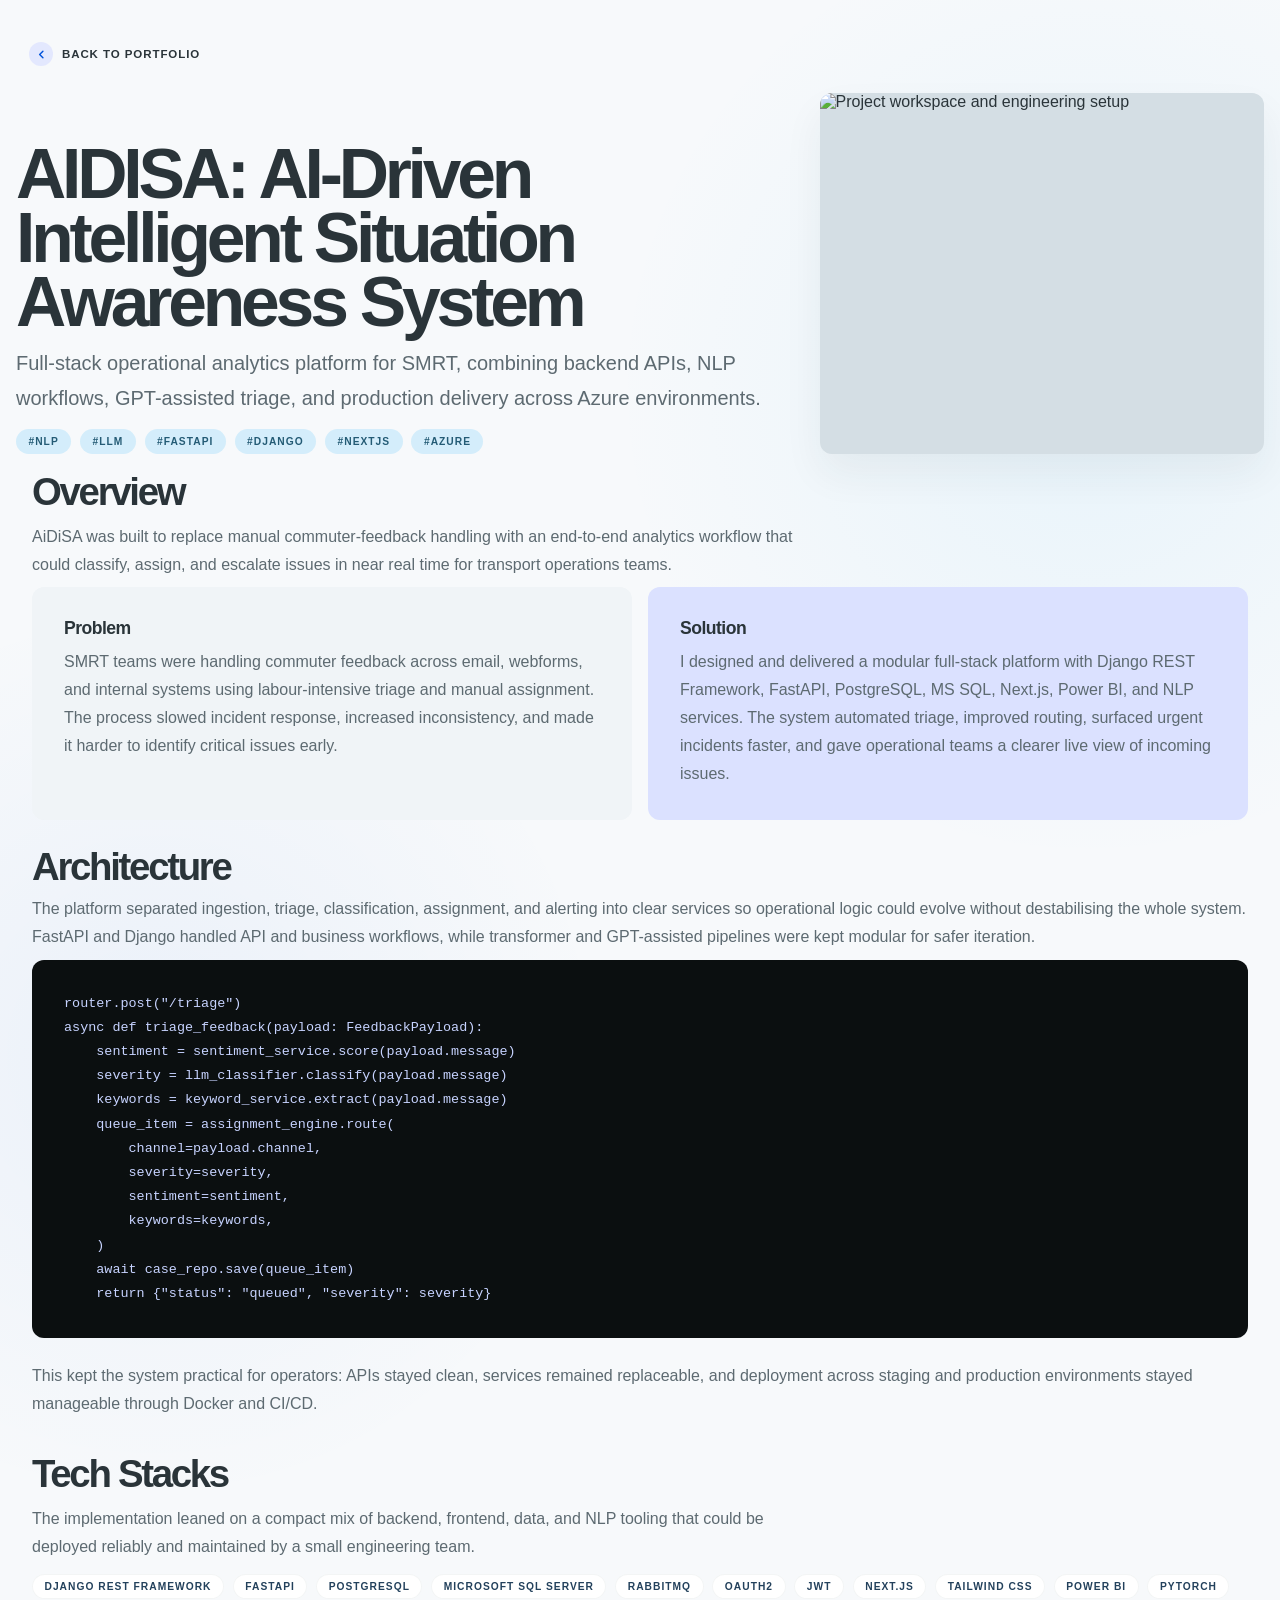
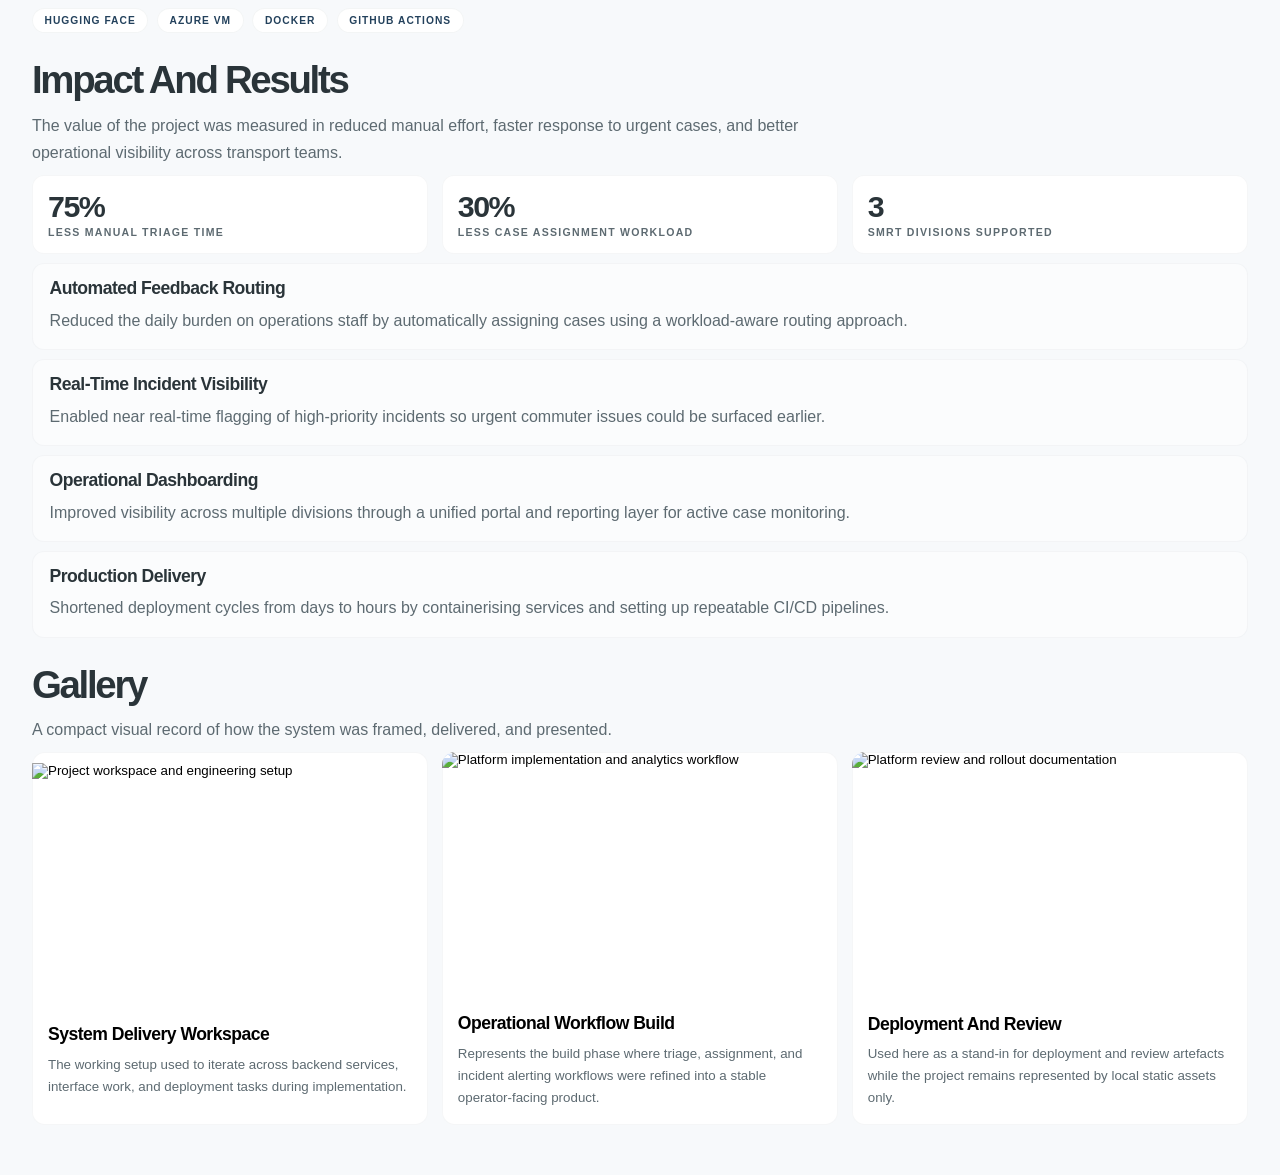
==== commit 20bd2b98: "." ====
--- a/project.html
+++ b/project.html
@@ -5,7 +5,7 @@
   <meta name="viewport" content="width=device-width, initial-scale=1.0">
   <meta name="description" content="">
   <title></title>
-  <link rel="stylesheet" href="./styles.css?v=2">
+  <link rel="stylesheet" href="./styles.css?v=3">
 </head>
 <body>
   <main id="project-app" aria-live="polite">
@@ -20,84 +20,101 @@
         <div class="project-back-row">
           <a class="button-secondary project-back-link" data-field="projectBackLink" href="./index.html#projects"></a>
         </div>
-        <section class="case-hero">
-          <div class="case-hero-grid">
+        <section class="case-hero compact-case-hero">
+          <div class="case-hero-grid compact-case-grid">
             <div class="case-copy">
               <h1 class="case-title" data-field="detailTitle"></h1>
-              <p class="case-summary" data-field="detailSummary"></p>
+              <p class="case-subtitle" data-field="detailSubtitle"></p>
+              <div class="case-hashtags" data-field="detailHashtags"></div>
             </div>
 
-            <aside class="case-meta">
-              <div class="meta-card">
-                <span class="meta-label" data-field="detailRoleLabel"></span>
-                <p data-field="detailRole"></p>
+            <div class="case-hero-visual">
+              <div class="hero-image-frame">
+                <img data-field="detailHeroImage" alt="">
               </div>
-              <div class="meta-card">
-                <span class="meta-label" data-field="detailYearLabel"></span>
-                <p data-field="detailYear"></p>
-              </div>
-              <div class="meta-actions">
-                <a class="button-primary" data-field="detailPrimary"></a>
-                <a class="button-secondary" data-field="detailSecondary"></a>
-              </div>
-            </aside>
+            </div>
           </div>
         </section>
 
-        <section class="hero-image-section">
-          <div class="hero-image-frame">
-            <img data-field="detailHeroImage" alt="">
+        <section class="detail-section compact-section">
+          <div class="section-header section-header-compact">
+            <div>
+              <h2 class="section-title" data-field="overviewTitle"></h2>
+              <p class="section-summary" data-field="overviewSummary"></p>
+            </div>
           </div>
-        </section>
-
-        <section class="challenge-section">
-          <div class="challenge-grid">
+          <div class="overview-grid">
             <article class="challenge-card challenge-card-light">
-              <span class="challenge-icon">ERR</span>
-              <h2 data-field="challengeTitle"></h2>
-              <p data-field="challengeText"></p>
+              <h3 data-field="problemTitle"></h3>
+              <p data-field="problemText"></p>
             </article>
 
             <article class="challenge-card challenge-card-blue">
-              <span class="challenge-icon">SOL</span>
-              <h2 data-field="solutionTitle"></h2>
+              <h3 data-field="solutionTitle"></h3>
               <p data-field="solutionText"></p>
             </article>
           </div>
         </section>
 
-        <section class="blueprint-section">
-          <div class="blueprint-header">
+        <section class="detail-section compact-section">
+          <div class="section-header section-header-compact">
             <div>
-              <h2 class="section-title" data-field="blueprintTitle"></h2>
+              <h2 class="section-title" data-field="architectureTitle"></h2>
             </div>
-            <p class="blueprint-summary" data-field="blueprintSummary"></p>
           </div>
-
-          <div class="blueprint-grid" data-field="blueprintCards"></div>
-          <div class="blueprint-tags" data-field="blueprintTags"></div>
-        </section>
-
-        <section class="deep-dive-section">
-          <aside class="achievements-column">
-            <h3 data-field="detailAchievementsLabel"></h3>
-            <div class="achievement-list" data-field="achievements"></div>
-          </aside>
-
-          <article class="deep-dive-copy">
-            <h3 data-field="architectureTitle"></h3>
+          <article class="architecture-card">
             <p data-field="architectureIntro"></p>
-            <div class="code-block">
+            <div class="code-block compact-code-block">
               <pre><code data-field="architectureCode"></code></pre>
             </div>
             <p data-field="architectureOutro"></p>
           </article>
         </section>
+
+        <section class="detail-section compact-section">
+          <div class="section-header section-header-compact">
+            <div>
+              <h2 class="section-title" data-field="stacksTitle"></h2>
+              <p class="section-summary" data-field="stacksSummary"></p>
+            </div>
+          </div>
+          <div class="detail-stack-badges" data-field="stackBadges"></div>
+        </section>
+
+        <section class="detail-section compact-section">
+          <div class="section-header section-header-compact">
+            <div>
+              <h2 class="section-title" data-field="impactTitle"></h2>
+              <p class="section-summary" data-field="impactSummary"></p>
+            </div>
+          </div>
+          <div class="impact-metrics" data-field="impactMetrics"></div>
+          <div class="impact-list" data-field="impactItems"></div>
+        </section>
+
+        <section class="detail-section compact-section">
+          <div class="section-header section-header-compact">
+            <div>
+              <h2 class="section-title" data-field="galleryTitle"></h2>
+              <p class="section-summary" data-field="gallerySummary"></p>
+            </div>
+          </div>
+          <div class="gallery-grid" data-field="galleryItems"></div>
+        </section>
       </main>
-
+      <div class="gallery-lightbox" data-field="galleryLightbox" hidden>
+        <button class="gallery-lightbox-close" type="button" data-field="galleryLightboxClose" aria-label="Close image">Close</button>
+        <div class="gallery-lightbox-card">
+          <img data-field="galleryLightboxImage" alt="">
+          <div class="gallery-lightbox-copy">
+            <h3 data-field="galleryLightboxTitle"></h3>
+            <p data-field="galleryLightboxDescription"></p>
+          </div>
+        </div>
+      </div>
     </div>
   </template>
 
-  <script type="module" src="./scripts/pages/project.js"></script>
+  <script type="module" src="./scripts/pages/project.js?v=2"></script>
 </body>
 </html>
--- a/styles.css
+++ b/styles.css
@@ -538,6 +538,55 @@
   background: transparent;
 }
 
+.section-cover {
+  position: absolute;
+  inset: 0;
+  z-index: 3;
+  display: flex;
+  align-items: center;
+  justify-content: center;
+  padding: 1rem;
+  background: rgba(247, 249, 251, 0.78);
+  backdrop-filter: blur(10px);
+}
+
+.section-cover-card {
+  width: min(100%, 34rem);
+  padding: 1.4rem 1.5rem;
+  border-radius: 1rem;
+  background: rgba(255, 255, 255, 0.82);
+  box-shadow: 0 20px 40px rgba(42, 52, 57, 0.08);
+  text-align: center;
+}
+
+.section-cover-label {
+  display: inline-flex;
+  margin-bottom: 0.7rem;
+  padding: 0.4rem 0.7rem;
+  border-radius: 999px;
+  background: var(--tertiary-container);
+  color: var(--on-tertiary-container);
+  font-family: "Space Grotesk", "Segoe UI", sans-serif;
+  font-size: 0.66rem;
+  font-weight: 700;
+  letter-spacing: 0.12em;
+  text-transform: uppercase;
+}
+
+.section-cover-card h3 {
+  margin: 0;
+  font-family: "Inter", "Segoe UI", sans-serif;
+  font-size: clamp(1.4rem, 2.4vw, 2rem);
+  line-height: 1.05;
+  letter-spacing: -0.04em;
+}
+
+.section-cover-card p {
+  margin: 0.75rem 0 0;
+  color: var(--on-surface-variant);
+  line-height: 1.7;
+}
+
 .projects-header {
   display: flex;
   align-items: end;
@@ -2281,15 +2330,43 @@
 
 .project-main {
   padding-top: 2rem;
-  padding-bottom: 3rem;
+  padding-bottom: 2rem;
 }
 
 .project-back-row {
-  margin-bottom: 1.5rem;
+  margin-bottom: 1rem;
 }
 
 .project-back-link {
   width: fit-content;
+  display: inline-flex;
+  align-items: center;
+  gap: 0.55rem;
+  min-height: 2.8rem;
+  padding: 0 0.95rem 0 0.82rem;
+  border-radius: 999px;
+  font-family: "Space Grotesk", "Segoe UI", sans-serif;
+  font-size: 0.72rem;
+  font-weight: 700;
+  letter-spacing: 0.08em;
+  text-transform: uppercase;
+}
+
+.project-back-arrow {
+  display: inline-flex;
+  align-items: center;
+  justify-content: center;
+  width: 1.5rem;
+  height: 1.5rem;
+  border-radius: 999px;
+  background: rgba(219, 225, 255, 0.72);
+  color: var(--primary);
+}
+
+.project-back-arrow svg {
+  width: 0.82rem;
+  height: 0.82rem;
+  display: block;
 }
 
 .case-hero,
@@ -2297,6 +2374,35 @@
 .challenge-section,
 .deep-dive-section {
   margin-bottom: 2.5rem;
+}
+
+.compact-case-hero,
+.compact-section,
+.hero-image-section {
+  margin-bottom: 0.6rem;
+}
+
+.detail-section.compact-section {
+  padding-block: 0.55rem;
+}
+
+.compact-case-grid {
+  display: grid;
+  grid-template-columns: minmax(0, 1.25fr) minmax(18rem, 0.95fr);
+  gap: 1.25rem;
+  align-items: start;
+}
+
+.case-hero-visual {
+  align-self: start;
+  justify-self: end;
+  width: 100%;
+}
+
+.case-hero-visual .hero-image-frame {
+  margin-top: 0;
+  aspect-ratio: 4 / 3.25;
+  background: var(--surface-container-highest);
 }
 
 .case-hero-grid {
@@ -2318,9 +2424,238 @@
 }
 
 .case-title {
-  max-width: 10ch;
-  font-size: clamp(3.4rem, 8vw, 5.8rem);
+  max-width: 16ch;
+  font-size: clamp(2.55rem, 6vw, 4.35rem);
   line-height: 0.92;
+  text-wrap: balance;
+}
+
+.case-subtitle,
+.section-summary {
+  max-width: 48rem;
+  margin: 0.75rem 0 0;
+  color: var(--on-surface-variant);
+  line-height: 1.72;
+}
+
+.case-subtitle {
+  font-size: 1.25rem;
+}
+
+.case-hashtags,
+.detail-stack-badges {
+  display: flex;
+  flex-wrap: wrap;
+  gap: 0.55rem;
+  margin-top: 0.85rem;
+}
+
+.detail-hashtag,
+.detail-stack-badge {
+  display: inline-flex;
+  align-items: center;
+  padding: 0.45rem 0.78rem;
+  border-radius: 999px;
+  background: var(--tertiary-container);
+  color: var(--on-tertiary-container);
+  font-family: "Space Grotesk", "Segoe UI", sans-serif;
+  font-size: 0.64rem;
+  font-weight: 700;
+  letter-spacing: 0.1em;
+  text-transform: uppercase;
+}
+
+.detail-stack-badge {
+  background: var(--surface-container-lowest);
+  box-shadow: inset 0 0 0 1px rgba(169, 180, 185, 0.14);
+  color: var(--on-secondary-container);
+}
+
+.section-header-compact {
+  margin-bottom: 0.55rem;
+}
+
+.overview-grid {
+  display: grid;
+  grid-template-columns: repeat(2, minmax(0, 1fr));
+  gap: 1rem;
+  margin-bottom: 0;
+}
+
+.challenge-card h3,
+.impact-item h3,
+.gallery-card-copy h3 {
+  margin: 0 0 0.6rem;
+  font-family: "Inter", "Segoe UI", sans-serif;
+  font-size: 1.1rem;
+  line-height: 1.08;
+  letter-spacing: -0.03em;
+}
+
+.architecture-card {
+  padding: 0;
+  border-radius: 0;
+  background: transparent;
+  box-shadow: none;
+}
+
+.architecture-card p {
+  margin: 0 0 0.6rem;
+  color: var(--on-surface-variant);
+  line-height: 1.72;
+}
+
+.compact-code-block {
+  margin-bottom: 0.6rem;
+  padding: 1.1rem 1.2rem;
+}
+
+.impact-metrics {
+  display: grid;
+  grid-template-columns: repeat(3, minmax(0, 1fr));
+  gap: 0.85rem;
+  margin-bottom: 0.6rem;
+}
+
+.impact-metric-card {
+  display: grid;
+  gap: 0.25rem;
+  padding: 1rem;
+  border-radius: 0.75rem;
+  background: var(--surface-container-lowest);
+  box-shadow: inset 0 0 0 1px rgba(169, 180, 185, 0.12);
+}
+
+.impact-metric-card strong {
+  font-family: "Inter", "Segoe UI", sans-serif;
+  font-size: 1.9rem;
+  line-height: 1;
+  letter-spacing: -0.05em;
+}
+
+.impact-metric-card span {
+  color: var(--on-surface-variant);
+  font-family: "Space Grotesk", "Segoe UI", sans-serif;
+  font-size: 0.66rem;
+  font-weight: 700;
+  letter-spacing: 0.12em;
+  text-transform: uppercase;
+}
+
+.impact-list {
+  display: grid;
+  gap: 0.55rem;
+}
+
+.impact-item {
+  padding: 1rem 1.1rem;
+  border-radius: 0.75rem;
+  background: rgba(255, 255, 255, 0.42);
+  box-shadow: inset 0 0 0 1px rgba(169, 180, 185, 0.1);
+}
+
+.impact-item p,
+.gallery-card-copy p {
+  margin: 0;
+  color: var(--on-surface-variant);
+  line-height: 1.65;
+}
+
+.gallery-grid {
+  display: grid;
+  grid-template-columns: repeat(3, minmax(0, 1fr));
+  gap: 0.85rem;
+  margin-top: 0;
+}
+
+.gallery-card {
+  padding: 0;
+  overflow: hidden;
+  border: 0;
+  border-radius: 0.8rem;
+  background: var(--surface-container-lowest);
+  box-shadow: inset 0 0 0 1px rgba(169, 180, 185, 0.12);
+  text-align: left;
+  cursor: pointer;
+}
+
+.gallery-card img {
+  width: 100%;
+  aspect-ratio: 16 / 10;
+  object-fit: cover;
+}
+
+.gallery-card-copy {
+  padding: 0.9rem 1rem 1rem;
+}
+
+.gallery-lightbox {
+  position: fixed;
+  inset: 0;
+  z-index: 80;
+  display: grid;
+  place-items: center;
+  padding: 1rem;
+  background: rgba(11, 15, 16, 0.68);
+  backdrop-filter: blur(12px);
+}
+
+.gallery-lightbox[hidden] {
+  display: none;
+}
+
+.gallery-lightbox-card {
+  width: min(100%, 62rem);
+  overflow: hidden;
+  border-radius: 0.9rem;
+  background: var(--surface-container-lowest);
+  box-shadow: var(--shadow-ambient);
+}
+
+.gallery-lightbox-card img {
+  width: 100%;
+  max-height: 65vh;
+  object-fit: cover;
+}
+
+.gallery-lightbox-copy {
+  padding: 1rem 1.1rem 1.15rem;
+}
+
+.gallery-lightbox-copy h3 {
+  margin: 0 0 0.45rem;
+  font-family: "Inter", "Segoe UI", sans-serif;
+  font-size: 1.2rem;
+  line-height: 1.1;
+}
+
+.gallery-lightbox-copy p {
+  margin: 0;
+  color: var(--on-surface-variant);
+  line-height: 1.65;
+}
+
+.gallery-lightbox-close {
+  position: absolute;
+  top: 1rem;
+  right: 1rem;
+  z-index: 1;
+  min-height: 2.5rem;
+  padding: 0 0.9rem;
+  border: 0;
+  border-radius: 999px;
+  background: rgba(255, 255, 255, 0.14);
+  color: #ffffff;
+  font-family: "Space Grotesk", "Segoe UI", sans-serif;
+  font-size: 0.68rem;
+  font-weight: 700;
+  letter-spacing: 0.1em;
+  text-transform: uppercase;
+  cursor: pointer;
+}
+
+body.lightbox-open {
+  overflow: hidden;
 }
 
 .case-summary,
@@ -2471,8 +2806,15 @@
 
 @media (max-width: 1080px) {
   .case-hero-grid,
-  .deep-dive-section {
+  .deep-dive-section,
+  .overview-grid,
+  .impact-metrics,
+  .gallery-grid {
     grid-template-columns: 1fr;
+  }
+
+  .case-hero-visual {
+    justify-self: stretch;
   }
 
   .achievements-column {
@@ -2515,6 +2857,16 @@
     padding-top: 1.5rem;
   }
 
+  .compact-section,
+  .hero-image-section,
+  .compact-case-hero {
+    margin-bottom: 0.6rem;
+  }
+
+  .detail-section.compact-section {
+    padding-block: 0.45rem;
+  }
+
   .nav-meta {
     margin-left: auto;
   }
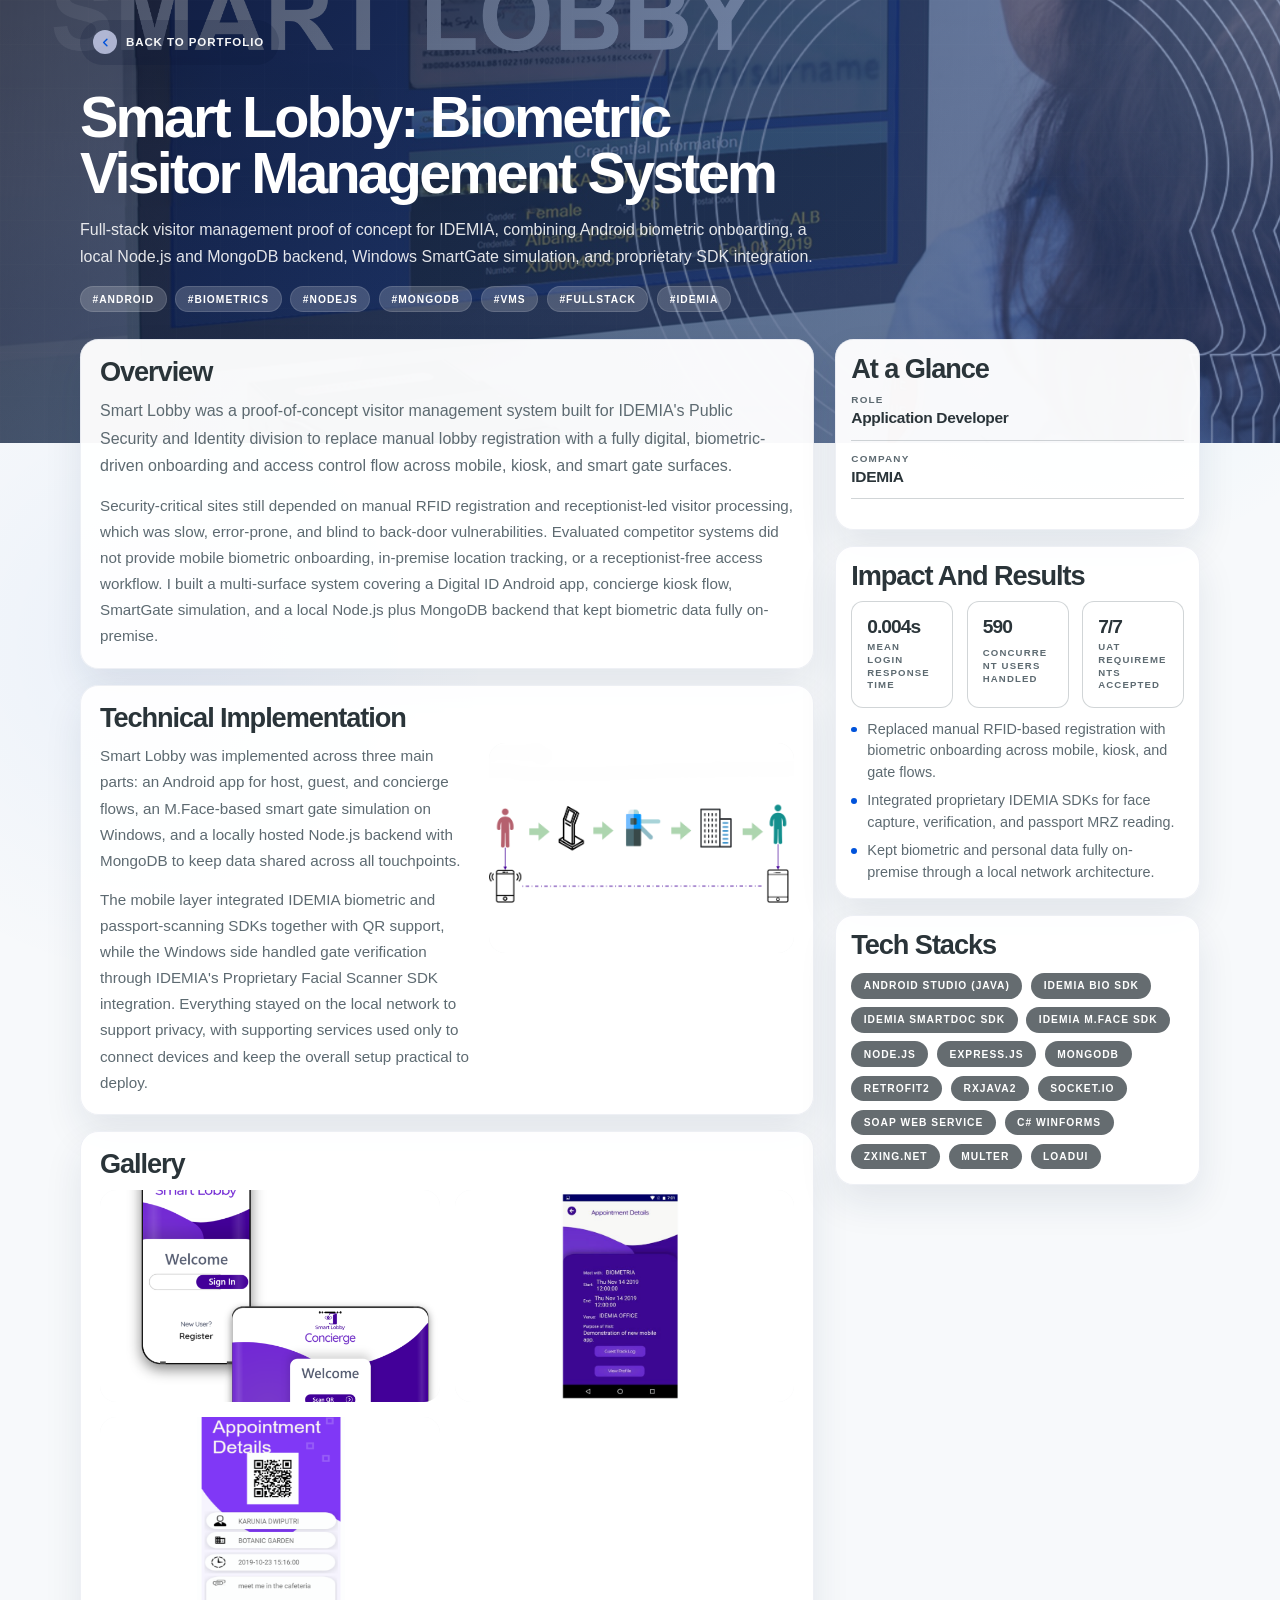
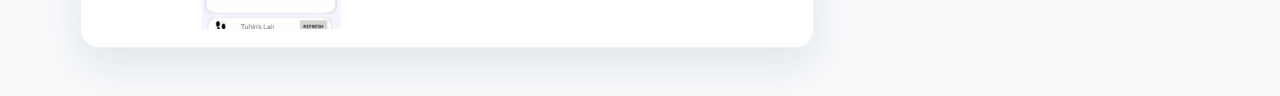
==== commit 6c48c66f: ".." ====
--- a/project.html
+++ b/project.html
@@ -5,7 +5,7 @@
   <meta name="viewport" content="width=device-width, initial-scale=1.0">
   <meta name="description" content="">
   <title></title>
-  <link rel="stylesheet" href="./styles.css?v=3">
+  <link rel="stylesheet" href="./styles.css?v=8">
 </head>
 <body>
   <main id="project-app" aria-live="polite">
@@ -16,92 +16,93 @@
 
   <template id="project-template">
     <div class="page-shell">
-      <main class="project-main">
-        <div class="project-back-row">
-          <a class="button-secondary project-back-link" data-field="projectBackLink" href="./index.html#projects"></a>
-        </div>
-        <section class="case-hero compact-case-hero">
-          <div class="case-hero-grid compact-case-grid">
-            <div class="case-copy">
-              <h1 class="case-title" data-field="detailTitle"></h1>
-              <p class="case-subtitle" data-field="detailSubtitle"></p>
-              <div class="case-hashtags" data-field="detailHashtags"></div>
+      <main class="project-page-shell">
+        <header class="project-hero-banner" data-field="projectHeroBanner">
+          <div class="project-hero-inner">
+            <div class="project-back-row project-back-row-banner">
+              <a class="button-secondary project-back-link project-back-link-banner" data-field="projectBackLink" href="./index.html#projects"></a>
+            </div>
+            <h1 class="project-banner-title" data-field="detailTitle"></h1>
+            <p class="project-banner-subtitle" data-field="detailSubtitle"></p>
+            <div class="case-hashtags project-banner-tags" data-field="detailHashtags"></div>
+          </div>
+        </header>
+
+        <section class="project-content-shell">
+          <div class="project-content-grid">
+            <div class="project-primary-column">
+              <section class="project-content-section">
+                <h2 class="project-content-title">Overview</h2>
+                <p class="project-content-lead" data-field="overviewSummary"></p>
+                <p class="project-content-body" data-field="overviewBody"></p>
+              </section>
+
+              <section class="project-content-section">
+                <h2 class="project-content-title">Technical Implementation</h2>
+                <div class="project-architecture-block">
+                  <div class="project-architecture-copy">
+                    <p class="project-content-body" data-field="architectureIntro"></p>
+                    <p class="project-content-body" data-field="architectureOutro"></p>
+                  </div>
+                  <figure class="project-architecture-figure" data-field="architectureImage">
+                    <button
+                      class="project-architecture-trigger"
+                      type="button"
+                      data-field="architectureImageTrigger"
+                      aria-label="Open architecture image"
+                    >
+                      <img data-field="architectureImageSrc" alt="">
+                    </button>
+                  </figure>
+                </div>
+              </section>
+
+              <section class="project-content-section">
+                <h2 class="project-content-title">Gallery</h2>
+                <div class="gallery-grid gallery-grid-project" data-field="galleryItems"></div>
+              </section>
             </div>
 
-            <div class="case-hero-visual">
-              <div class="hero-image-frame">
-                <img data-field="detailHeroImage" alt="">
-              </div>
-            </div>
+            <aside class="project-sidebar-column">
+              <section class="project-side-panel">
+                <h2 class="project-side-panel-title">At a Glance</h2>
+                <div class="project-side-meta">
+                  <div class="project-side-meta-row">
+                    <span class="project-side-label">Role</span>
+                    <strong class="project-side-value" data-field="detailRoleText"></strong>
+                  </div>
+                  <div class="project-side-meta-row">
+                    <span class="project-side-label">Company</span>
+                    <strong class="project-side-value" data-field="detailCompanyText"></strong>
+                  </div>
+                  <div class="project-side-meta-row" data-field="detailClientRow">
+                    <span class="project-side-label" data-field="detailClientLabel"></span>
+                    <strong class="project-side-value" data-field="detailClientText"></strong>
+                  </div>
+                </div>
+
+                <div class="project-side-links" data-field="detailLinksBlock">
+                  <h3 class="detail-links-title project-side-links-title" data-field="detailLinksTitle"></h3>
+                  <div class="detail-links-list detail-links-list-sidebar" data-field="detailLinksList"></div>
+                </div>
+              </section>
+
+              <section class="project-side-panel">
+                <h2 class="project-side-panel-title" data-field="impactTitle"></h2>
+                <div class="impact-metrics impact-metrics-sidebar" data-field="impactMetrics"></div>
+                <div class="impact-list impact-list-sidebar" data-field="impactItems"></div>
+              </section>
+
+              <section class="project-side-panel">
+                <h2 class="project-side-panel-title" data-field="stacksTitle"></h2>
+                <p class="project-side-note project-side-stack-summary" data-field="stacksSummary"></p>
+                <div class="detail-stack-badges detail-stack-badges-sidebar" data-field="stackBadges"></div>
+              </section>
+            </aside>
           </div>
         </section>
+      </main>
 
-        <section class="detail-section compact-section">
-          <div class="section-header section-header-compact">
-            <div>
-              <h2 class="section-title" data-field="overviewTitle"></h2>
-              <p class="section-summary" data-field="overviewSummary"></p>
-            </div>
-          </div>
-          <div class="overview-grid">
-            <article class="challenge-card challenge-card-light">
-              <h3 data-field="problemTitle"></h3>
-              <p data-field="problemText"></p>
-            </article>
-
-            <article class="challenge-card challenge-card-blue">
-              <h3 data-field="solutionTitle"></h3>
-              <p data-field="solutionText"></p>
-            </article>
-          </div>
-        </section>
-
-        <section class="detail-section compact-section">
-          <div class="section-header section-header-compact">
-            <div>
-              <h2 class="section-title" data-field="architectureTitle"></h2>
-            </div>
-          </div>
-          <article class="architecture-card">
-            <p data-field="architectureIntro"></p>
-            <div class="code-block compact-code-block">
-              <pre><code data-field="architectureCode"></code></pre>
-            </div>
-            <p data-field="architectureOutro"></p>
-          </article>
-        </section>
-
-        <section class="detail-section compact-section">
-          <div class="section-header section-header-compact">
-            <div>
-              <h2 class="section-title" data-field="stacksTitle"></h2>
-              <p class="section-summary" data-field="stacksSummary"></p>
-            </div>
-          </div>
-          <div class="detail-stack-badges" data-field="stackBadges"></div>
-        </section>
-
-        <section class="detail-section compact-section">
-          <div class="section-header section-header-compact">
-            <div>
-              <h2 class="section-title" data-field="impactTitle"></h2>
-              <p class="section-summary" data-field="impactSummary"></p>
-            </div>
-          </div>
-          <div class="impact-metrics" data-field="impactMetrics"></div>
-          <div class="impact-list" data-field="impactItems"></div>
-        </section>
-
-        <section class="detail-section compact-section">
-          <div class="section-header section-header-compact">
-            <div>
-              <h2 class="section-title" data-field="galleryTitle"></h2>
-              <p class="section-summary" data-field="gallerySummary"></p>
-            </div>
-          </div>
-          <div class="gallery-grid" data-field="galleryItems"></div>
-        </section>
-      </main>
       <div class="gallery-lightbox" data-field="galleryLightbox" hidden>
         <button class="gallery-lightbox-close" type="button" data-field="galleryLightboxClose" aria-label="Close image">Close</button>
         <div class="gallery-lightbox-card">
@@ -115,6 +116,6 @@
     </div>
   </template>
 
-  <script type="module" src="./scripts/pages/project.js?v=2"></script>
+  <script type="module" src="./scripts/pages/project.js?v=14"></script>
 </body>
 </html>
--- a/styles.css
+++ b/styles.css
@@ -538,55 +538,6 @@
   background: transparent;
 }
 
-.section-cover {
-  position: absolute;
-  inset: 0;
-  z-index: 3;
-  display: flex;
-  align-items: center;
-  justify-content: center;
-  padding: 1rem;
-  background: rgba(247, 249, 251, 0.78);
-  backdrop-filter: blur(10px);
-}
-
-.section-cover-card {
-  width: min(100%, 34rem);
-  padding: 1.4rem 1.5rem;
-  border-radius: 1rem;
-  background: rgba(255, 255, 255, 0.82);
-  box-shadow: 0 20px 40px rgba(42, 52, 57, 0.08);
-  text-align: center;
-}
-
-.section-cover-label {
-  display: inline-flex;
-  margin-bottom: 0.7rem;
-  padding: 0.4rem 0.7rem;
-  border-radius: 999px;
-  background: var(--tertiary-container);
-  color: var(--on-tertiary-container);
-  font-family: "Space Grotesk", "Segoe UI", sans-serif;
-  font-size: 0.66rem;
-  font-weight: 700;
-  letter-spacing: 0.12em;
-  text-transform: uppercase;
-}
-
-.section-cover-card h3 {
-  margin: 0;
-  font-family: "Inter", "Segoe UI", sans-serif;
-  font-size: clamp(1.4rem, 2.4vw, 2rem);
-  line-height: 1.05;
-  letter-spacing: -0.04em;
-}
-
-.section-cover-card p {
-  margin: 0.75rem 0 0;
-  color: var(--on-surface-variant);
-  line-height: 1.7;
-}
-
 .projects-header {
   display: flex;
   align-items: end;
@@ -1302,7 +1253,8 @@
 }
 
 .challenge-card-light {
-  background: var(--surface-container-low);
+  background: linear-gradient(180deg, rgba(219, 225, 255, 0.7), rgba(232, 239, 243, 0.92));
+  box-shadow: inset 0 0 0 1px rgba(0, 83, 219, 0.08);
 }
 
 .challenge-card-blue {
@@ -2382,8 +2334,25 @@
   margin-bottom: 0.6rem;
 }
 
+.compact-case-hero {
+  margin-bottom: 40px;
+}
+
 .detail-section.compact-section {
   padding-block: 0.55rem;
+}
+
+.detail-columns {
+  display: grid;
+  grid-template-columns: minmax(0, 1.9fr) minmax(18rem, 0.95fr);
+  gap: 1rem;
+  align-items: start;
+}
+
+.detail-column {
+  display: grid;
+  gap: 0.4rem;
+  align-content: start;
 }
 
 .compact-case-grid {
@@ -2466,13 +2435,188 @@
 }
 
 .detail-stack-badge {
+  background: rgba(42, 52, 57, 0.72);
+  box-shadow: none;
+  color: #ffffff;
+}
+
+.detail-company-group {
+  display: grid;
+  gap: 0.55rem;
+  margin-top: 0.2rem;
+  margin-bottom: 0.85rem;
+}
+
+.detail-company-group-top {
+  margin-top: 0;
+  margin-bottom: 0.95rem;
+}
+
+.detail-company-single {
+  display: grid;
+  gap: 0.55rem;
+}
+
+.detail-company {
+  display: flex;
+  align-items: center;
+  gap: 0.8rem;
+  padding: 0.8rem 0.9rem;
+  border-radius: 0.75rem;
+  background: var(--surface-container-lowest);
+  box-shadow: inset 0 0 0 1px rgba(169, 180, 185, 0.12);
+}
+
+.detail-company-logo-shell {
+  display: inline-flex;
+  align-items: center;
+  justify-content: center;
+  width: 2.6rem;
+  height: 2.6rem;
+  overflow: hidden;
+  border-radius: 0.65rem;
+  background: var(--surface-container);
+  flex: 0 0 auto;
+}
+
+.detail-company-logo-shell img {
+  width: 100%;
+  height: 100%;
+  object-fit: contain;
+}
+
+.detail-company-copy {
+  display: grid;
+  gap: 0.18rem;
+}
+
+.detail-company-label,
+.detail-links-title {
+  color: var(--on-surface-variant);
+  font-family: "Space Grotesk", "Segoe UI", sans-serif;
+  font-size: 0.64rem;
+  font-weight: 700;
+  letter-spacing: 0.12em;
+  text-transform: uppercase;
+}
+
+.detail-company-copy strong {
+  color: var(--on-surface);
+  font-family: "Inter", "Segoe UI", sans-serif;
+  font-size: 0.98rem;
+  line-height: 1.1;
+  letter-spacing: -0.02em;
+}
+
+.detail-company-note {
+  color: var(--on-surface-variant);
+  font-size: 0.82rem;
+  line-height: 1.4;
+}
+
+.detail-company-role {
+  color: var(--primary);
+  font-family: "Space Grotesk", "Segoe UI", sans-serif;
+  font-size: 0.68rem;
+  font-weight: 700;
+  letter-spacing: 0.08em;
+  line-height: 1.35;
+  text-transform: uppercase;
+}
+
+.detail-company-client {
+  display: flex;
+  align-items: center;
+  justify-content: space-between;
+  gap: 0.8rem;
+  padding: 0.78rem 0.9rem;
+  border-radius: 0.75rem;
+  background: rgba(219, 225, 255, 0.44);
+  box-shadow: inset 0 0 0 1px rgba(126, 166, 242, 0.18);
+}
+
+.detail-company-client-label {
+  color: var(--on-surface-variant);
+  font-family: "Space Grotesk", "Segoe UI", sans-serif;
+  font-size: 0.64rem;
+  font-weight: 700;
+  letter-spacing: 0.1em;
+  text-transform: uppercase;
+}
+
+.detail-company-client strong {
+  color: var(--on-surface);
+  font-family: "Inter", "Segoe UI", sans-serif;
+  font-size: 0.92rem;
+  line-height: 1.1;
+  letter-spacing: -0.02em;
+}
+
+.detail-links-block {
+  display: grid;
+  gap: 0.6rem;
+  margin-top: 0.95rem;
+}
+
+.detail-links-title {
+  margin: 0;
+}
+
+.detail-links-list {
+  display: flex;
+  flex-wrap: wrap;
+  gap: 0.55rem;
+}
+
+.detail-link-chip {
+  display: inline-flex;
+  align-items: center;
+  gap: 0.45rem;
+  min-height: 2.1rem;
+  padding: 0 0.8rem;
+  border-radius: 999px;
   background: var(--surface-container-lowest);
   box-shadow: inset 0 0 0 1px rgba(169, 180, 185, 0.14);
-  color: var(--on-secondary-container);
+  color: var(--primary);
+  font-family: "Space Grotesk", "Segoe UI", sans-serif;
+  font-size: 0.68rem;
+  font-weight: 700;
+  letter-spacing: 0.08em;
+  text-transform: uppercase;
+}
+
+.detail-link-chip-icon {
+  display: inline-flex;
+  align-items: center;
+  justify-content: center;
+  width: 0.95rem;
+  height: 0.95rem;
+  flex: 0 0 auto;
+}
+
+.detail-link-chip-icon svg {
+  width: 100%;
+  height: 100%;
+}
+
+.detail-link-chip:hover,
+.detail-link-chip:focus-visible {
+  background: var(--secondary-container);
+}
+
+.detail-links-empty {
+  margin: 0;
+  color: var(--on-surface-variant);
+  font-size: 0.9rem;
+  line-height: 1.55;
 }
 
 .section-header-compact {
   margin-bottom: 0.55rem;
+}
+
+.section-header-shifted {
+  margin-left: -0.35rem;
 }
 
 .overview-grid {
@@ -2480,6 +2624,7 @@
   grid-template-columns: repeat(2, minmax(0, 1fr));
   gap: 1rem;
   margin-bottom: 0;
+  margin-left: -0.35rem;
 }
 
 .challenge-card h3,
@@ -2499,15 +2644,46 @@
   box-shadow: none;
 }
 
+.architecture-layout {
+  display: grid;
+  grid-template-columns: minmax(0, 1.05fr) minmax(16rem, 0.95fr);
+  gap: 0.75rem;
+  align-items: start;
+  margin-left: -0.35rem;
+}
+
 .architecture-card p {
   margin: 0 0 0.6rem;
   color: var(--on-surface-variant);
   line-height: 1.72;
 }
 
-.compact-code-block {
-  margin-bottom: 0.6rem;
-  padding: 1.1rem 1.2rem;
+.architecture-image-card {
+  margin: 0;
+  overflow: hidden;
+  border-radius: 0.75rem;
+  background: var(--surface-container-lowest);
+  box-shadow: inset 0 0 0 1px rgba(169, 180, 185, 0.12);
+}
+
+.architecture-image-single {
+  align-self: start;
+}
+
+.architecture-image-card img {
+  width: 100%;
+  aspect-ratio: 16 / 10;
+  object-fit: cover;
+}
+
+.architecture-image-card figcaption {
+  padding: 0.65rem 0.8rem 0.75rem;
+  color: var(--on-surface-variant);
+  font-family: "Space Grotesk", "Segoe UI", sans-serif;
+  font-size: 0.68rem;
+  font-weight: 700;
+  letter-spacing: 0.08em;
+  text-transform: uppercase;
 }
 
 .impact-metrics {
@@ -2523,38 +2699,56 @@
   padding: 1rem;
   border-radius: 0.75rem;
   background: var(--surface-container-lowest);
-  box-shadow: inset 0 0 0 1px rgba(169, 180, 185, 0.12);
+  box-shadow: inset 0 0 0 1px rgba(120, 132, 138, 0.34);
 }
 
 .impact-metric-card strong {
   font-family: "Inter", "Segoe UI", sans-serif;
-  font-size: 1.9rem;
+  font-size: 1.2rem;
   line-height: 1;
   letter-spacing: -0.05em;
+  overflow-wrap: anywhere;
 }
 
 .impact-metric-card span {
   color: var(--on-surface-variant);
   font-family: "Space Grotesk", "Segoe UI", sans-serif;
-  font-size: 0.66rem;
+  font-size: 0.6rem;
   font-weight: 700;
   letter-spacing: 0.12em;
+  line-height: 1.35;
   text-transform: uppercase;
+  overflow-wrap: anywhere;
 }
 
 .impact-list {
   display: grid;
-  gap: 0.55rem;
+  gap: 0.35rem;
 }
 
 .impact-item {
-  padding: 1rem 1.1rem;
-  border-radius: 0.75rem;
-  background: rgba(255, 255, 255, 0.42);
-  box-shadow: inset 0 0 0 1px rgba(169, 180, 185, 0.1);
-}
-
-.impact-item p,
+  position: relative;
+  padding: 0 0 0 1rem;
+}
+
+.impact-item p {
+  margin: 0;
+  color: var(--on-surface-variant);
+  font-size: 0.9rem;
+  line-height: 1.5;
+}
+
+.impact-item::before {
+  content: "";
+  position: absolute;
+  top: 0.5rem;
+  left: 0;
+  width: 0.34rem;
+  height: 0.34rem;
+  border-radius: 999px;
+  background: var(--primary);
+}
+
 .gallery-card-copy p {
   margin: 0;
   color: var(--on-surface-variant);
@@ -2806,7 +3000,9 @@
 
 @media (max-width: 1080px) {
   .case-hero-grid,
+  .detail-columns,
   .deep-dive-section,
+  .architecture-layout,
   .overview-grid,
   .impact-metrics,
   .gallery-grid {
@@ -2918,3 +3114,654 @@
     grid-template-columns: 1fr;
   }
 }
+
+/* Refined project detail layout */
+
+.project-main-refined {
+  padding-top: 1.25rem;
+  padding-bottom: 2rem;
+}
+
+.project-spotlight {
+  position: relative;
+  overflow: hidden;
+  padding: 1.5rem;
+  border-radius: 1.5rem;
+  background:
+    linear-gradient(135deg, rgba(0, 83, 219, 0.86), rgba(52, 181, 250, 0.72)),
+    radial-gradient(circle at 20% 20%, rgba(255, 255, 255, 0.14), transparent 28%);
+  color: #ffffff;
+  box-shadow: var(--shadow-ambient);
+}
+
+.project-spotlight::before {
+  content: "";
+  position: absolute;
+  inset: 0;
+  background:
+    linear-gradient(rgba(255, 255, 255, 0.08) 1px, transparent 1px),
+    linear-gradient(90deg, rgba(255, 255, 255, 0.08) 1px, transparent 1px);
+  background-size: 36px 36px;
+  opacity: 0.2;
+  pointer-events: none;
+}
+
+.project-spotlight-grid {
+  position: relative;
+  display: grid;
+  grid-template-columns: minmax(0, 1.45fr) minmax(20rem, 0.72fr);
+  gap: 1.25rem;
+  align-items: start;
+}
+
+.project-spotlight-main {
+  display: grid;
+  gap: 1rem;
+}
+
+.project-back-row-hero {
+  margin-bottom: 0;
+}
+
+.project-spotlight-copy {
+  max-width: 48rem;
+}
+
+.project-spotlight-title {
+  margin: 0;
+  max-width: 12ch;
+  color: #ffffff;
+  font-family: "Inter", "Segoe UI", sans-serif;
+  font-size: clamp(2.2rem, 5vw, 4rem);
+  line-height: 0.92;
+  letter-spacing: -0.06em;
+  font-weight: 900;
+}
+
+.project-spotlight-subtitle {
+  max-width: 42rem;
+  margin: 0.85rem 0 0;
+  color: rgba(255, 255, 255, 0.88);
+  font-size: 1rem;
+  line-height: 1.7;
+}
+
+.project-spotlight .detail-hashtag {
+  background: rgba(255, 255, 255, 0.16);
+  color: #ffffff;
+  box-shadow: inset 0 0 0 1px rgba(255, 255, 255, 0.12);
+}
+
+.project-spotlight-image-shell {
+  overflow: hidden;
+  border-radius: 1rem;
+  background: rgba(255, 255, 255, 0.92);
+  box-shadow: 0 18px 42px rgba(11, 15, 16, 0.16);
+}
+
+.project-spotlight-image {
+  width: 100%;
+  aspect-ratio: 16 / 10;
+  object-fit: cover;
+}
+
+.project-spotlight-sidebar {
+  display: grid;
+  gap: 0.95rem;
+}
+
+.project-side-card {
+  padding: 1rem;
+  border-radius: 1rem;
+  background: rgba(255, 255, 255, 0.94);
+  color: var(--on-surface);
+  box-shadow: 0 16px 30px rgba(11, 15, 16, 0.12);
+}
+
+.project-side-title {
+  margin: 0 0 0.8rem;
+  color: var(--on-surface);
+  font-family: "Inter", "Segoe UI", sans-serif;
+  font-size: 1.2rem;
+  line-height: 1.05;
+  letter-spacing: -0.03em;
+}
+
+.project-side-summary {
+  margin: 0 0 0.8rem;
+  color: var(--on-surface-variant);
+  font-size: 0.9rem;
+  line-height: 1.6;
+}
+
+.project-meta-list {
+  display: grid;
+  gap: 0.75rem;
+}
+
+.project-meta-row {
+  display: grid;
+  gap: 0.22rem;
+  padding-top: 0.75rem;
+  border-top: 1px solid rgba(169, 180, 185, 0.18);
+}
+
+.project-meta-row:first-child {
+  padding-top: 0;
+  border-top: 0;
+}
+
+.project-meta-row-stack {
+  gap: 0.3rem;
+}
+
+.project-meta-label {
+  color: var(--on-surface-variant);
+  font-family: "Space Grotesk", "Segoe UI", sans-serif;
+  font-size: 0.62rem;
+  font-weight: 700;
+  letter-spacing: 0.12em;
+  text-transform: uppercase;
+}
+
+.project-meta-value {
+  color: var(--on-surface);
+  font-family: "Inter", "Segoe UI", sans-serif;
+  font-size: 0.98rem;
+  line-height: 1.25;
+  letter-spacing: -0.02em;
+}
+
+.project-meta-note {
+  color: var(--on-surface-variant);
+  font-size: 0.86rem;
+  line-height: 1.45;
+}
+
+.project-glance-links {
+  display: grid;
+  gap: 0.55rem;
+  margin-top: 0.9rem;
+  padding-top: 0.9rem;
+  border-top: 1px solid rgba(169, 180, 185, 0.18);
+}
+
+.detail-links-list-hero {
+  gap: 0.45rem;
+}
+
+.detail-stack-badges-sidebar {
+  margin-top: 0;
+}
+
+.project-story-grid {
+  margin-top: 1.25rem;
+}
+
+.project-story-main {
+  display: grid;
+  gap: 1.4rem;
+}
+
+.project-story-section {
+  display: grid;
+  gap: 0.8rem;
+}
+
+.project-story-title {
+  margin: 0;
+  color: var(--on-surface);
+  font-family: "Inter", "Segoe UI", sans-serif;
+  font-size: clamp(1.5rem, 2.8vw, 2rem);
+  line-height: 1;
+  letter-spacing: -0.04em;
+  font-weight: 900;
+}
+
+.project-story-lead,
+.project-story-body {
+  margin: 0;
+  max-width: 72rem;
+  color: var(--on-surface-variant);
+}
+
+.project-story-lead {
+  font-size: 1.02rem;
+  line-height: 1.72;
+}
+
+.project-story-body {
+  font-size: 0.98rem;
+  line-height: 1.78;
+}
+
+.project-implementation-grid {
+  display: grid;
+  grid-template-columns: minmax(0, 1.2fr) minmax(16rem, 0.9fr);
+  gap: 1rem;
+  align-items: start;
+}
+
+.project-inline-figure {
+  margin: 0;
+  overflow: hidden;
+  border-radius: 1rem;
+  background: var(--surface-container-lowest);
+  box-shadow: inset 0 0 0 1px rgba(169, 180, 185, 0.12);
+}
+
+.project-inline-figure img {
+  width: 100%;
+  aspect-ratio: 16 / 10;
+  object-fit: cover;
+}
+
+.project-inline-figure figcaption {
+  padding: 0.75rem 0.9rem;
+  color: var(--on-surface-variant);
+  font-family: "Space Grotesk", "Segoe UI", sans-serif;
+  font-size: 0.66rem;
+  font-weight: 700;
+  letter-spacing: 0.09em;
+  text-transform: uppercase;
+}
+
+.project-context-card {
+  padding: 1rem;
+  border-radius: 1rem;
+  background: rgba(255, 255, 255, 0.58);
+  box-shadow: inset 0 0 0 1px rgba(169, 180, 185, 0.14);
+}
+
+.project-context-grid {
+  display: grid;
+  grid-template-columns: repeat(3, minmax(0, 1fr));
+  gap: 0.8rem;
+  margin-bottom: 0.85rem;
+}
+
+.project-context-block {
+  display: grid;
+  gap: 0.2rem;
+}
+
+.impact-metrics-inline {
+  margin-bottom: 0.45rem;
+}
+
+.impact-list-refined {
+  gap: 0.45rem;
+}
+
+.gallery-grid-refined {
+  grid-template-columns: repeat(2, minmax(0, 1fr));
+  gap: 0.95rem;
+}
+
+.gallery-card-refined {
+  border-radius: 1rem;
+}
+
+.gallery-card-refined img {
+  aspect-ratio: 16 / 11;
+}
+
+@media (max-width: 1080px) {
+  .project-spotlight-grid,
+  .project-implementation-grid,
+  .project-context-grid,
+  .gallery-grid-refined {
+    grid-template-columns: 1fr;
+  }
+}
+
+@media (max-width: 720px) {
+  .project-main-refined {
+    padding-top: 1rem;
+  }
+
+  .project-spotlight {
+    padding: 1rem;
+    border-radius: 1rem;
+  }
+
+  .project-spotlight-title {
+    font-size: clamp(1.85rem, 8vw, 2.8rem);
+  }
+
+  .project-spotlight-subtitle {
+    font-size: 0.95rem;
+  }
+
+  .project-side-card,
+  .project-context-card {
+    padding: 0.9rem;
+  }
+
+  .project-story-main {
+    gap: 1.1rem;
+  }
+}
+
+/* Project detail layout aligned to reference composition */
+.project-page-shell {
+  padding: 0 0 3rem;
+}
+
+.project-hero-banner {
+  position: relative;
+  overflow: hidden;
+  padding: 1.25rem 0 8.2rem;
+  background:
+    linear-gradient(135deg, rgba(13, 21, 46, 0.76) 0%, rgba(32, 60, 112, 0.64) 48%, rgba(63, 93, 162, 0.58) 100%),
+    var(--project-hero-image);
+  background-size: cover;
+  background-position: center;
+}
+
+.project-hero-banner::before {
+  content: "";
+  position: absolute;
+  inset: 0;
+  background:
+    linear-gradient(rgba(255, 255, 255, 0.08) 1px, transparent 1px),
+    linear-gradient(90deg, rgba(255, 255, 255, 0.08) 1px, transparent 1px);
+  background-size: 44px 44px;
+  opacity: 0.14;
+  pointer-events: none;
+}
+
+.project-hero-banner::after {
+  content: "";
+  position: absolute;
+  inset: 0;
+  background:
+    radial-gradient(circle at top right, rgba(255, 255, 255, 0.18), transparent 22%),
+    linear-gradient(180deg, rgba(11, 15, 16, 0) 0%, rgba(11, 15, 16, 0.12) 100%);
+  pointer-events: none;
+}
+
+.project-hero-inner {
+  position: relative;
+  z-index: 1;
+  width: min(1120px, calc(100vw - 3rem));
+  margin: 0 auto;
+}
+
+.project-back-row-banner {
+  margin-bottom: 1.5rem;
+}
+
+.project-back-link-banner {
+  border-color: rgba(255, 255, 255, 0.18);
+  background: rgba(8, 19, 54, 0.18);
+  color: rgba(255, 255, 255, 0.96);
+  box-shadow: none;
+}
+
+.project-back-link-banner:hover {
+  background: rgba(8, 19, 54, 0.28);
+}
+
+.project-banner-title {
+  margin: 0;
+  max-width: none;
+  color: #ffffff;
+  font-family: "Segoe UI", sans-serif;
+  font-size: clamp(2.2rem, 5vw, 3.6rem);
+  line-height: 0.98;
+  letter-spacing: -0.05em;
+  font-weight: 900;
+  text-wrap: balance;
+}
+
+.project-banner-subtitle {
+  max-width: 46rem;
+  margin: 0.9rem 0 0;
+  color: rgba(255, 255, 255, 0.88);
+  font-size: 1rem;
+  line-height: 1.7;
+}
+
+.project-banner-tags {
+  margin-top: 1rem;
+}
+
+.project-banner-tags .detail-hashtag {
+  background: rgba(255, 255, 255, 0.18);
+  color: #ffffff;
+  box-shadow: inset 0 0 0 1px rgba(255, 255, 255, 0.12);
+}
+
+.project-content-shell {
+  position: relative;
+  z-index: 2;
+  width: min(1120px, calc(100vw - 3rem));
+  margin: -6.5rem auto 0;
+}
+
+.project-content-grid {
+  display: grid;
+  grid-template-columns: minmax(0, 1.45fr) minmax(18rem, 0.72fr);
+  gap: 1.3rem;
+  align-items: start;
+}
+
+.project-primary-column,
+.project-sidebar-column {
+  display: grid;
+  gap: 1rem;
+}
+
+.project-side-panel,
+.project-content-section {
+  margin: 0;
+  border-radius: 1.15rem;
+  background: rgba(255, 255, 255, 0.96);
+  box-shadow:
+    0 18px 38px rgba(25, 40, 78, 0.09),
+    inset 0 0 0 1px rgba(132, 149, 180, 0.14);
+}
+
+.project-content-section {
+  padding: 1.2rem 1.25rem;
+}
+
+.project-content-title,
+.project-side-panel-title {
+  margin: 0 0 0.72rem;
+  color: var(--on-surface);
+  font-family: "Segoe UI", sans-serif;
+  font-size: clamp(1.25rem, 2.2vw, 1.7rem);
+  line-height: 1.02;
+  letter-spacing: -0.04em;
+  font-weight: 900;
+}
+
+.project-content-lead,
+.project-content-body {
+  margin: 0;
+  color: var(--on-surface-variant);
+}
+
+.project-content-lead + .project-content-body,
+.project-content-body + .project-content-body {
+  margin-top: 0.8rem;
+}
+
+.project-content-lead {
+  font-size: 1rem;
+  line-height: 1.72;
+}
+
+.project-content-body {
+  font-size: 0.95rem;
+  line-height: 1.72;
+}
+
+.project-architecture-block {
+  display: grid;
+  grid-template-columns: minmax(0, 1.1fr) minmax(14rem, 0.9fr);
+  gap: 1rem;
+  align-items: start;
+}
+
+.project-architecture-copy {
+  display: grid;
+  gap: 0;
+}
+
+.project-architecture-figure {
+  margin: 0;
+  overflow: hidden;
+  border-radius: 1rem;
+  background: var(--surface-container-lowest);
+  box-shadow: inset 0 0 0 1px rgba(169, 180, 185, 0.14);
+}
+
+.project-architecture-trigger {
+  display: block;
+  width: 100%;
+  padding: 0;
+  border: 0;
+  background: transparent;
+  cursor: zoom-in;
+}
+
+.project-architecture-figure img {
+  display: block;
+  width: 100%;
+  aspect-ratio: 16 / 11;
+  object-fit: cover;
+}
+
+.project-side-panel {
+  padding: 1rem;
+}
+
+.project-side-meta {
+  display: grid;
+  gap: 0.72rem;
+}
+
+.project-side-meta-row {
+  display: grid;
+  gap: 0.2rem;
+  padding-top: 0.72rem;
+  border-top: 1px solid rgba(120, 132, 138, 0.34);
+}
+
+.project-side-meta-row:first-child {
+  padding-top: 0;
+  border-top: 0;
+}
+
+.project-side-label {
+  color: var(--on-surface-variant);
+  font-family: "Segoe UI", sans-serif;
+  font-size: 0.62rem;
+  font-weight: 800;
+  letter-spacing: 0.12em;
+  text-transform: uppercase;
+}
+
+.project-side-value {
+  color: var(--on-surface);
+  font-family: "Segoe UI", sans-serif;
+  font-size: 0.97rem;
+  line-height: 1.3;
+  letter-spacing: -0.02em;
+}
+
+.project-side-note,
+.project-side-stack-summary {
+  color: var(--on-surface-variant);
+  font-size: 0.87rem;
+  line-height: 1.55;
+}
+
+.project-side-links {
+  display: grid;
+  gap: 0.6rem;
+  margin-top: 0.25rem;
+  padding-top: 0;
+}
+
+.project-side-links-title {
+  margin: 0;
+  color: var(--on-surface);
+  font-size: 0.78rem;
+  font-weight: 800;
+  letter-spacing: 0.1em;
+  text-transform: uppercase;
+}
+
+.detail-links-list-sidebar {
+  gap: 0.45rem;
+}
+
+.impact-metrics-sidebar {
+  grid-template-columns: repeat(3, minmax(0, 1fr));
+  margin-bottom: 0.65rem;
+}
+
+.impact-list-sidebar {
+  gap: 0.42rem;
+}
+
+.detail-stack-badges-sidebar {
+  margin-top: 0.2rem;
+}
+
+.gallery-grid-project {
+  grid-template-columns: repeat(2, minmax(0, 1fr));
+  gap: 0.95rem;
+}
+
+.gallery-card-project {
+  border-radius: 1rem;
+}
+
+.gallery-card-project img {
+  aspect-ratio: 16 / 10;
+}
+
+@media (max-width: 1080px) {
+  .project-content-grid,
+  .project-architecture-block {
+    grid-template-columns: 1fr;
+  }
+}
+
+@media (max-width: 720px) {
+  .project-hero-banner {
+    padding: 1rem 0 5.6rem;
+  }
+
+  .project-hero-inner,
+  .project-content-shell {
+    width: min(1120px, calc(100vw - 1.25rem));
+  }
+
+  .project-content-shell {
+    margin-top: -4.6rem;
+  }
+
+  .project-banner-title {
+    max-width: none;
+    font-size: clamp(1.95rem, 8vw, 2.75rem);
+  }
+
+  .project-banner-subtitle {
+    font-size: 0.95rem;
+  }
+
+  .project-content-section,
+  .project-side-panel {
+    padding: 0.95rem;
+  }
+
+  .gallery-grid-project {
+    grid-template-columns: 1fr;
+  }
+}
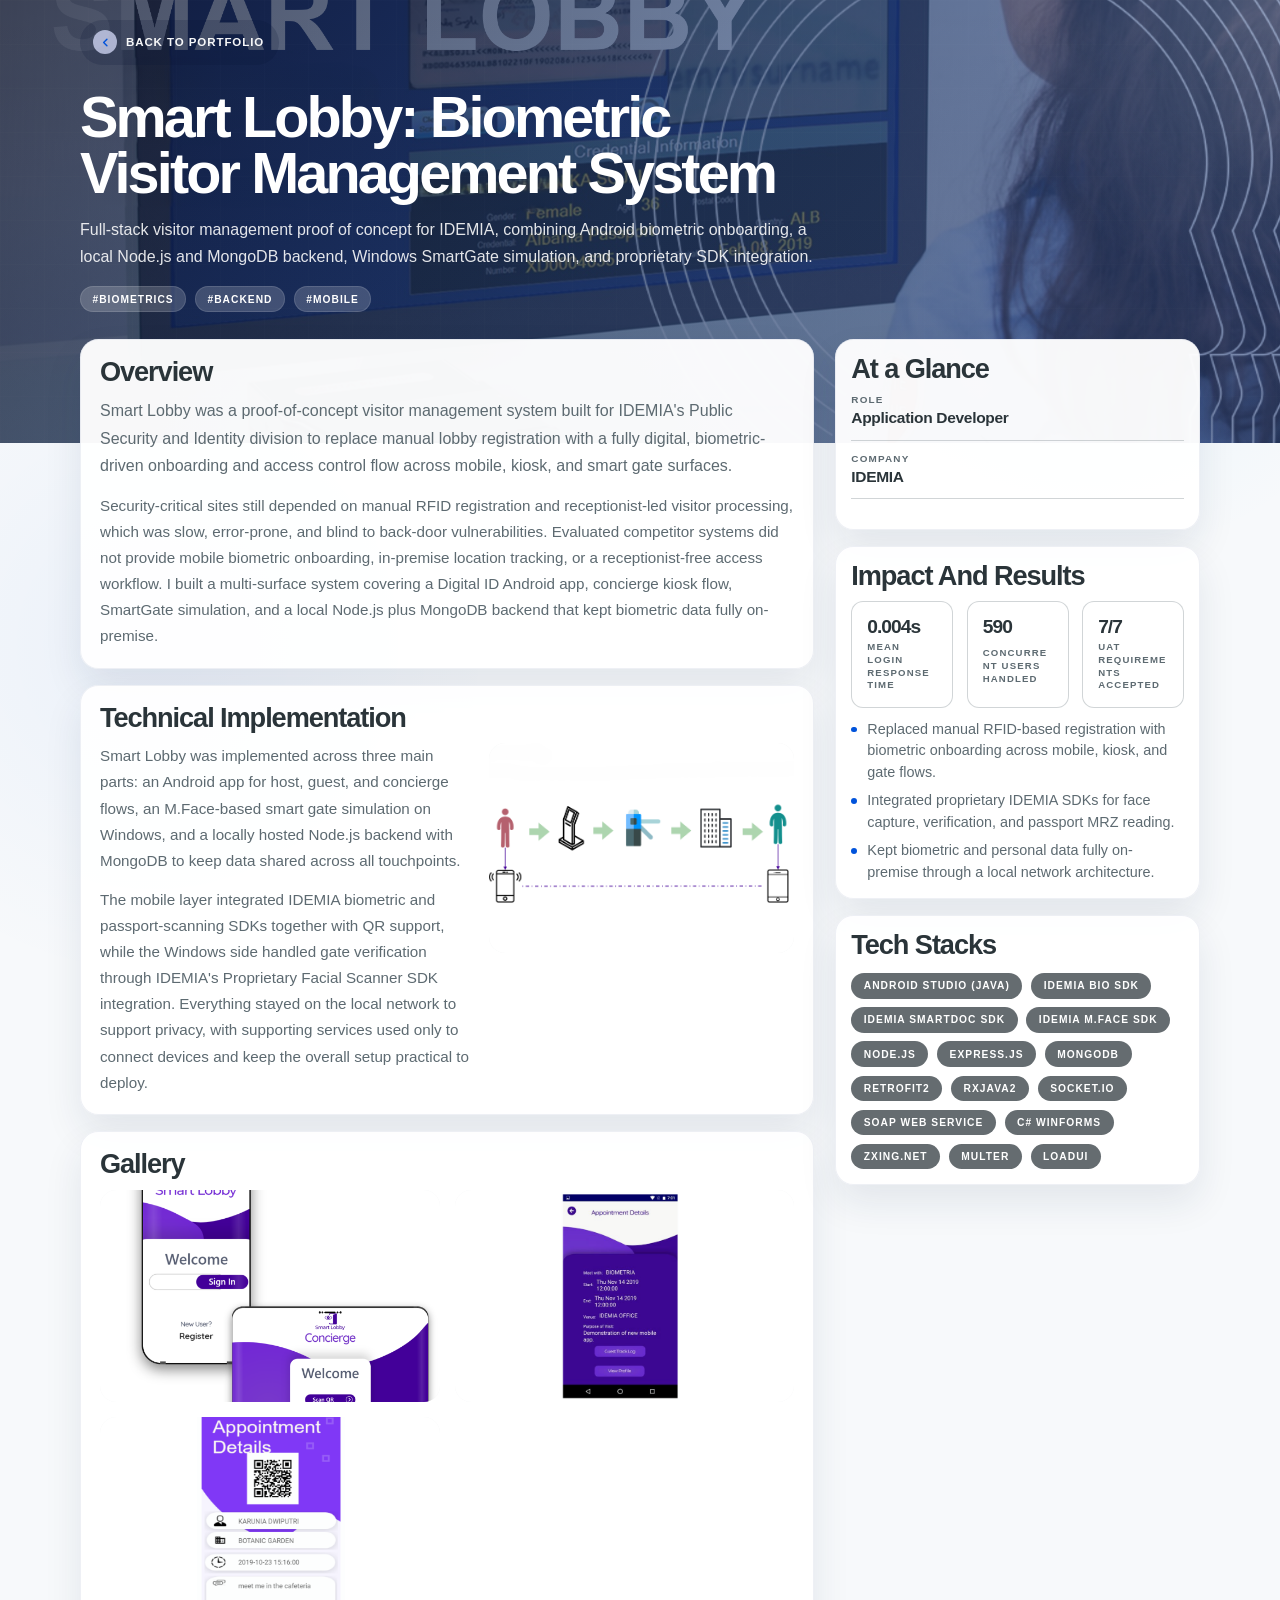
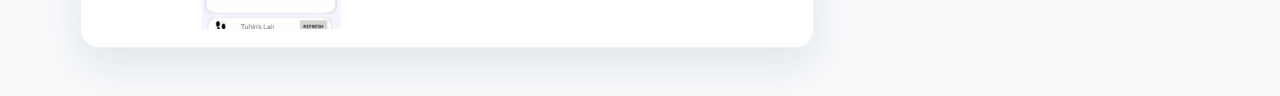
==== commit e1b15b7b: "." ====
--- a/project.html
+++ b/project.html
@@ -4,7 +4,9 @@
   <meta charset="UTF-8">
   <meta name="viewport" content="width=device-width, initial-scale=1.0">
   <meta name="description" content="">
+  <meta name="theme-color" content="#12202a">
   <title></title>
+  <link rel="icon" type="image/svg+xml" href="./assets/images/favicon.svg">
   <link rel="stylesheet" href="./styles.css?v=8">
 </head>
 <body>
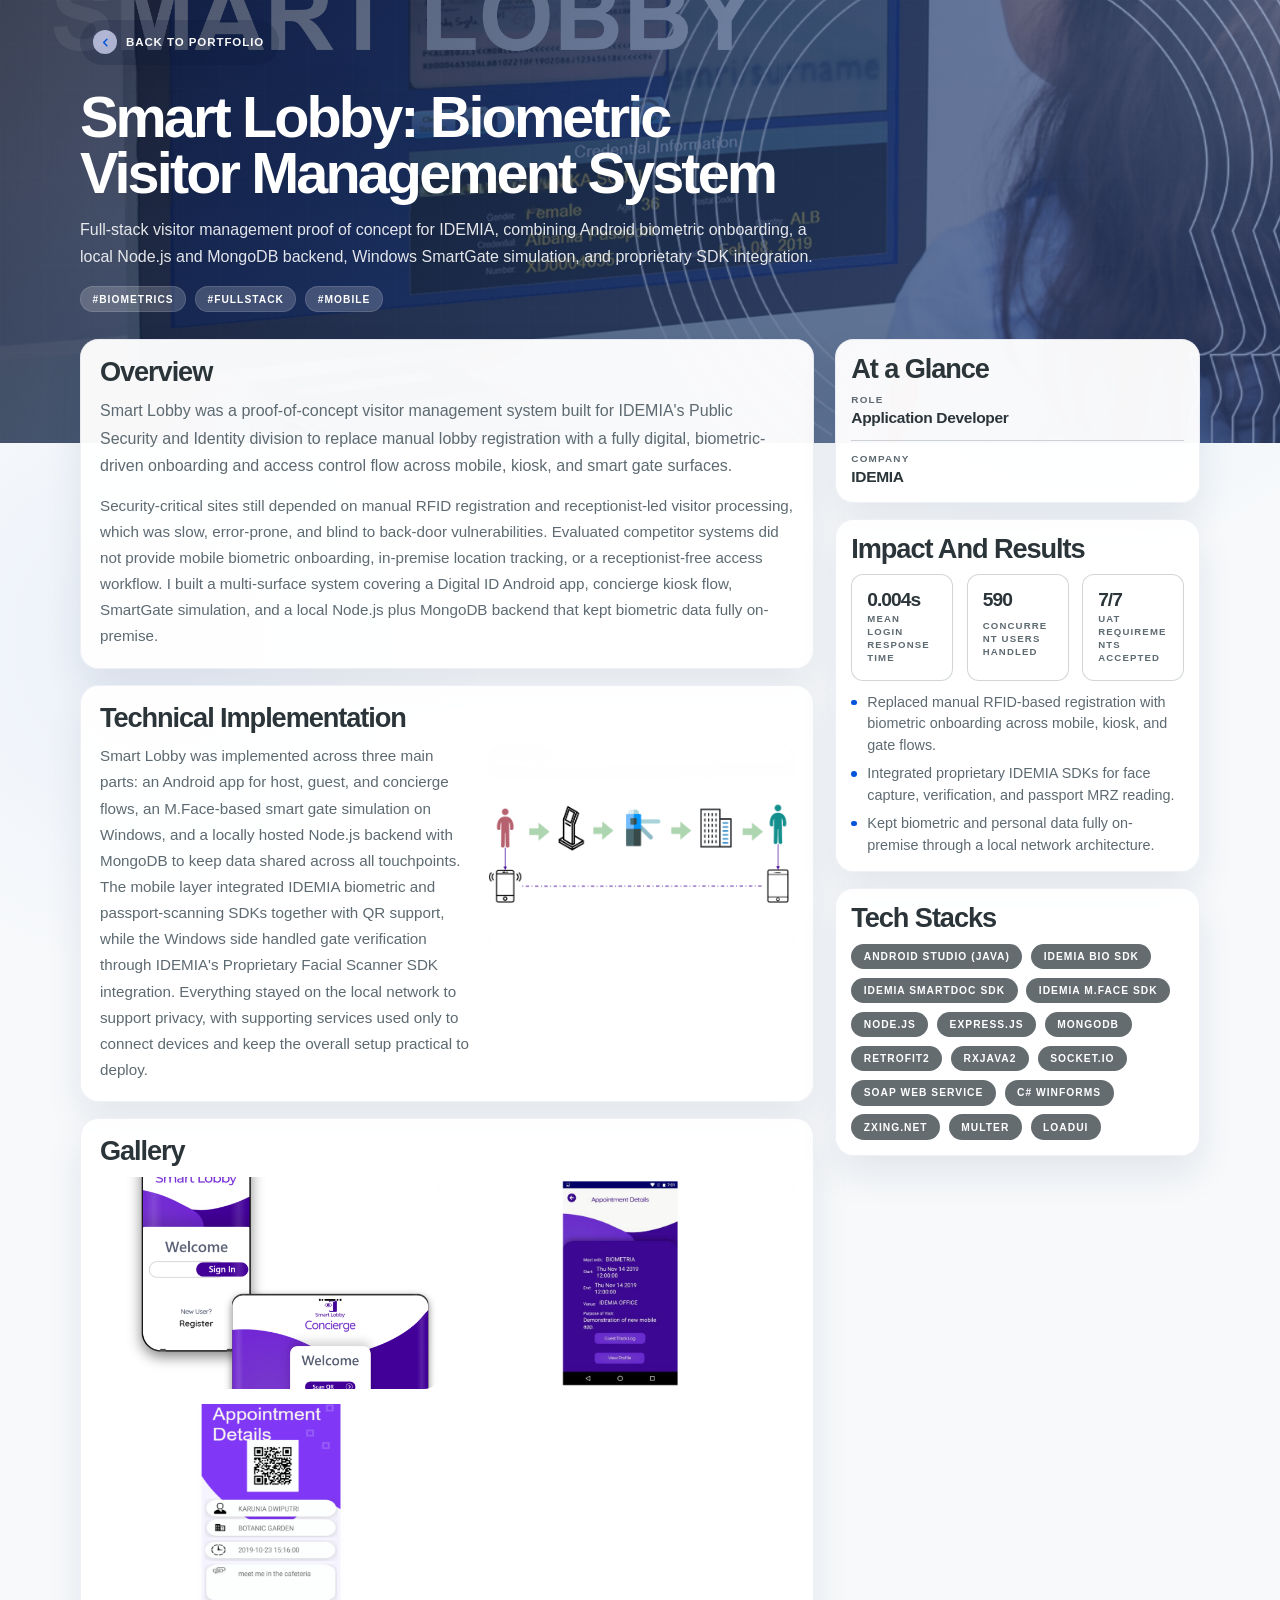
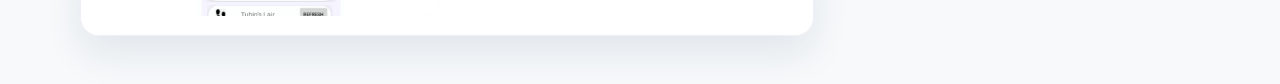
==== commit d724a2e4: "." ====
--- a/project.html
+++ b/project.html
@@ -8,6 +8,13 @@
   <title></title>
   <link rel="icon" type="image/svg+xml" href="./assets/images/favicon.svg">
   <link rel="stylesheet" href="./styles.css?v=8">
+  <script async src="https://www.googletagmanager.com/gtag/js?id=G-5DYDPZ5HL1"></script>
+  <script>
+    window.dataLayer = window.dataLayer || [];
+    function gtag() { dataLayer.push(arguments); }
+    gtag('js', new Date());
+    gtag('config', 'G-5DYDPZ5HL1');
+  </script>
 </head>
 <body>
   <main id="project-app" aria-live="polite">
@@ -33,18 +40,17 @@
         <section class="project-content-shell">
           <div class="project-content-grid">
             <div class="project-primary-column">
-              <section class="project-content-section">
+              <section class="project-content-section" data-analytics-section="overview">
                 <h2 class="project-content-title">Overview</h2>
                 <p class="project-content-lead" data-field="overviewSummary"></p>
                 <p class="project-content-body" data-field="overviewBody"></p>
               </section>
 
-              <section class="project-content-section">
+              <section class="project-content-section" data-analytics-section="technical_implementation">
                 <h2 class="project-content-title">Technical Implementation</h2>
                 <div class="project-architecture-block">
                   <div class="project-architecture-copy">
                     <p class="project-content-body" data-field="architectureIntro"></p>
-                    <p class="project-content-body" data-field="architectureOutro"></p>
                   </div>
                   <figure class="project-architecture-figure" data-field="architectureImage">
                     <button
@@ -59,29 +65,16 @@
                 </div>
               </section>
 
-              <section class="project-content-section">
+              <section class="project-content-section" data-analytics-section="gallery">
                 <h2 class="project-content-title">Gallery</h2>
                 <div class="gallery-grid gallery-grid-project" data-field="galleryItems"></div>
               </section>
             </div>
 
             <aside class="project-sidebar-column">
-              <section class="project-side-panel">
+              <section class="project-side-panel" data-analytics-section="at_a_glance">
                 <h2 class="project-side-panel-title">At a Glance</h2>
-                <div class="project-side-meta">
-                  <div class="project-side-meta-row">
-                    <span class="project-side-label">Role</span>
-                    <strong class="project-side-value" data-field="detailRoleText"></strong>
-                  </div>
-                  <div class="project-side-meta-row">
-                    <span class="project-side-label">Company</span>
-                    <strong class="project-side-value" data-field="detailCompanyText"></strong>
-                  </div>
-                  <div class="project-side-meta-row" data-field="detailClientRow">
-                    <span class="project-side-label" data-field="detailClientLabel"></span>
-                    <strong class="project-side-value" data-field="detailClientText"></strong>
-                  </div>
-                </div>
+                <div class="project-side-meta" data-field="detailGlanceRows"></div>
 
                 <div class="project-side-links" data-field="detailLinksBlock">
                   <h3 class="detail-links-title project-side-links-title" data-field="detailLinksTitle"></h3>
@@ -89,13 +82,13 @@
                 </div>
               </section>
 
-              <section class="project-side-panel">
+              <section class="project-side-panel" data-analytics-section="impact_and_results">
                 <h2 class="project-side-panel-title" data-field="impactTitle"></h2>
                 <div class="impact-metrics impact-metrics-sidebar" data-field="impactMetrics"></div>
                 <div class="impact-list impact-list-sidebar" data-field="impactItems"></div>
               </section>
 
-              <section class="project-side-panel">
+              <section class="project-side-panel" data-analytics-section="tech_stacks">
                 <h2 class="project-side-panel-title" data-field="stacksTitle"></h2>
                 <p class="project-side-note project-side-stack-summary" data-field="stacksSummary"></p>
                 <div class="detail-stack-badges detail-stack-badges-sidebar" data-field="stackBadges"></div>
--- a/styles.css
+++ b/styles.css
@@ -2809,7 +2809,8 @@
 .gallery-lightbox-card img {
   width: 100%;
   max-height: 65vh;
-  object-fit: cover;
+  object-fit: contain;
+  background: var(--surface-container-lowest);
 }
 
 .gallery-lightbox-copy {
